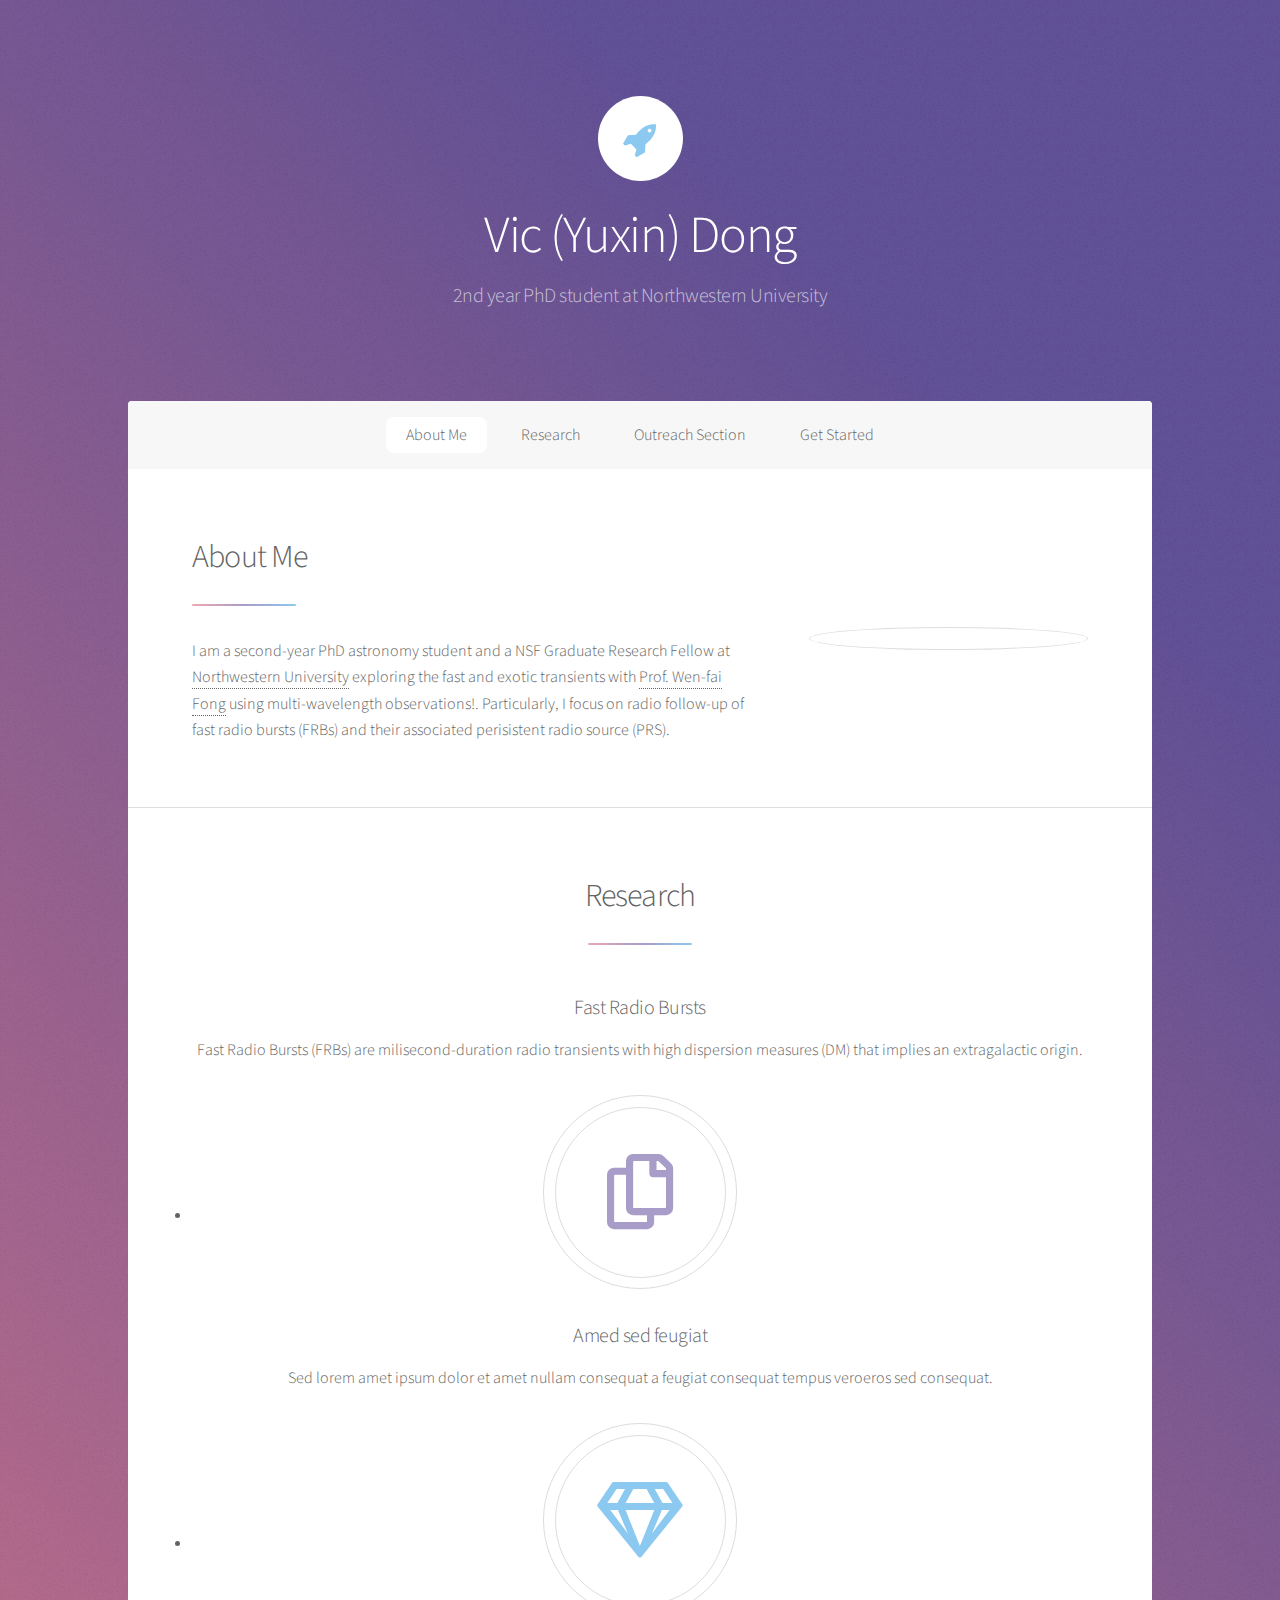
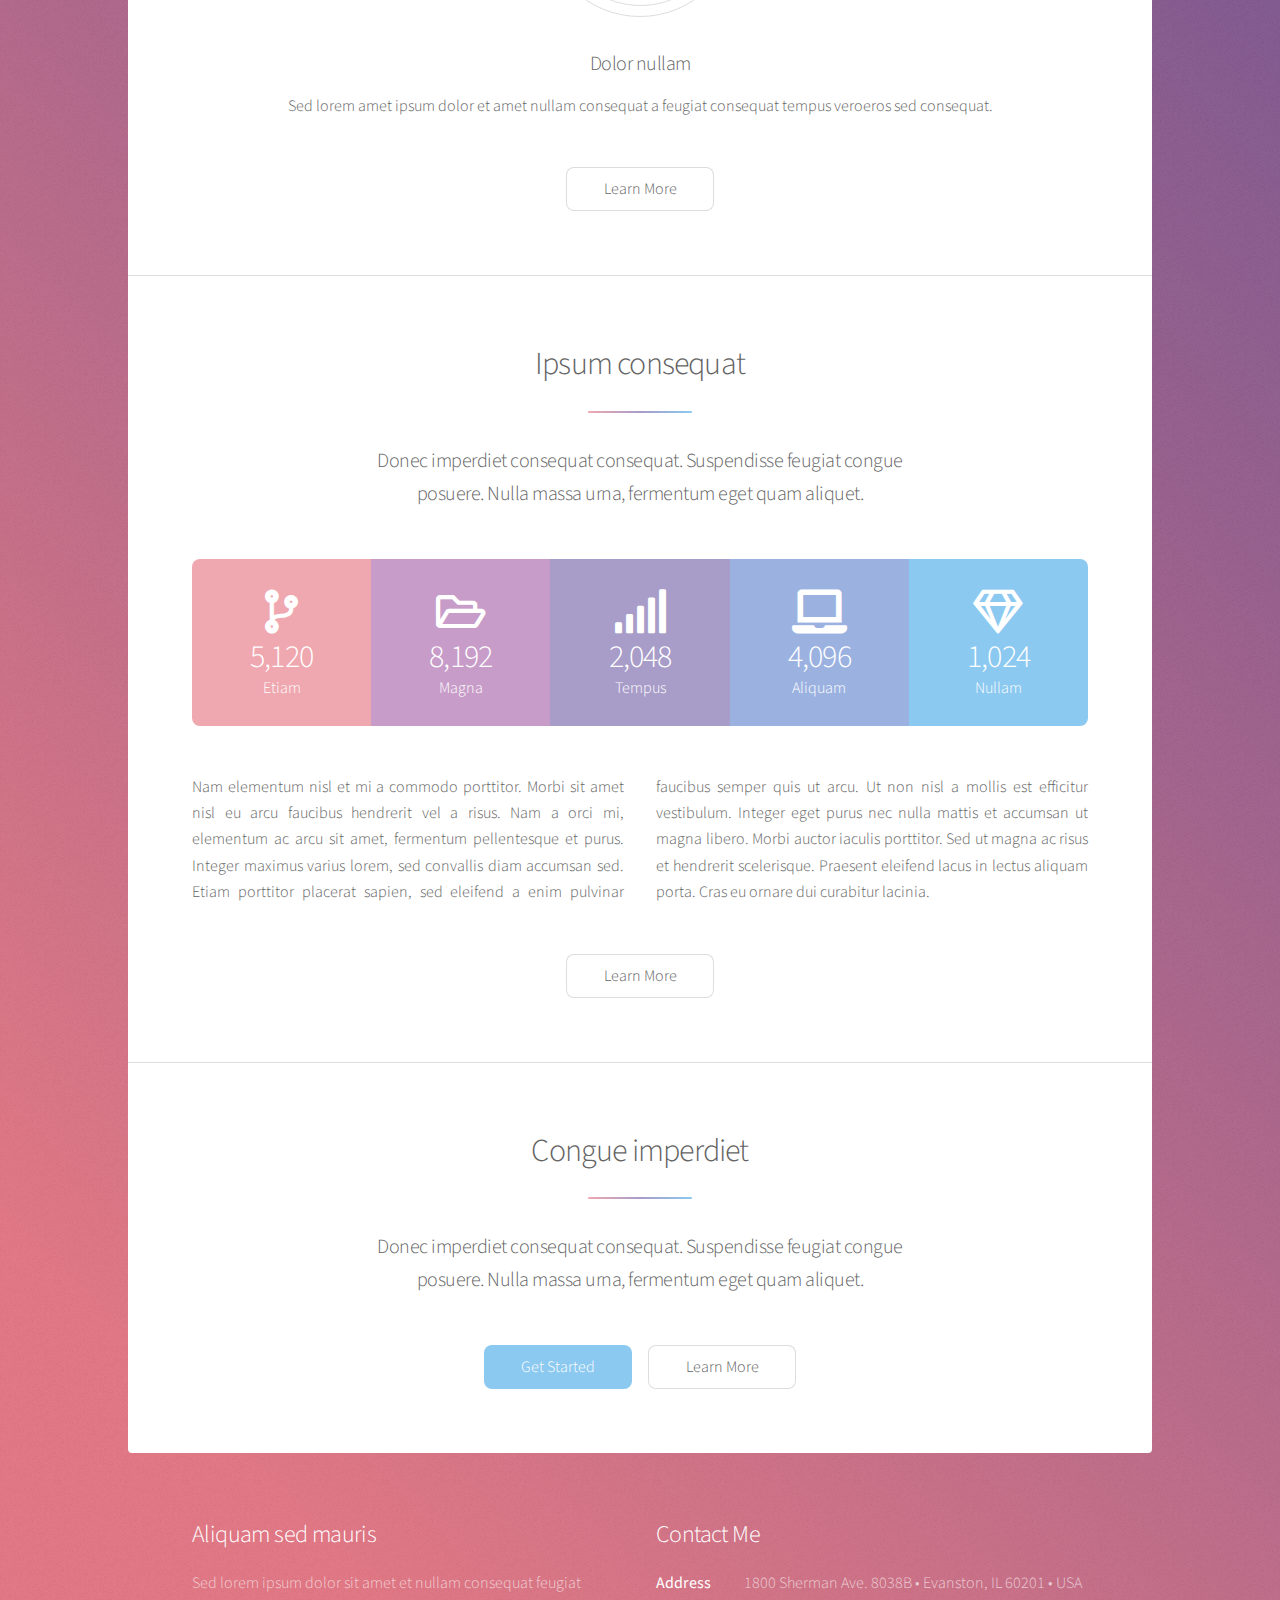
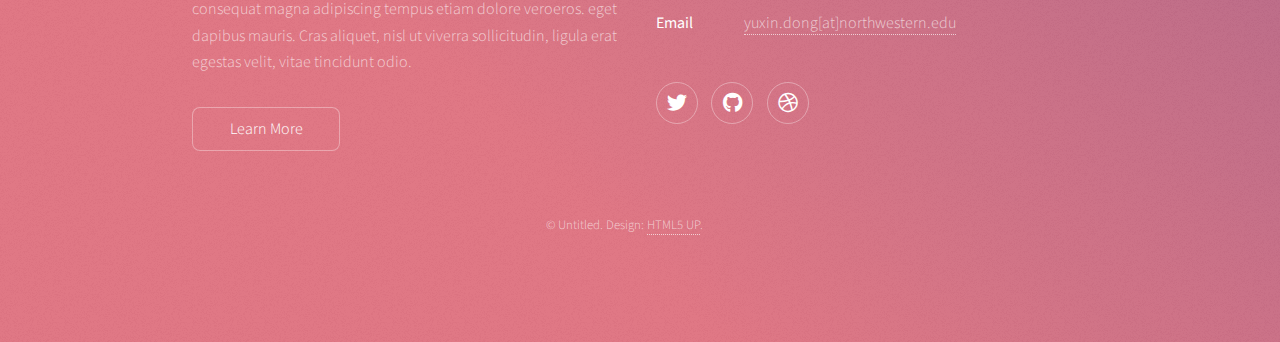
==== index.html @ af367161 "Update index.html" ====
<!DOCTYPE HTML>
<!--
	Stellar by HTML5 UP
	html5up.net | @ajlkn
	Free for personal and commercial use under the CCA 3.0 license (html5up.net/license)
-->
<html>
	<head>
		<title>Vic Dong</title>
		<meta charset="utf-8" />
		<meta name="viewport" content="width=device-width, initial-scale=1, user-scalable=no" />
		<link rel="stylesheet" href="assets/css/main.css" />
		<noscript><link rel="stylesheet" href="assets/css/noscript.css" /></noscript>
	</head>
	<body class="is-preload">

		<!-- Wrapper -->
			<div id="wrapper">

				<!-- Header -->
					<header id="header" class="alt">
						<span class="logo"><img src="images/logo.svg" alt="" /></span>
						<h1>Vic (Yuxin) Dong</h1>
						<p>2nd year PhD student at Northwestern University<br />
					</header>

				<!-- Nav -->
					<nav id="nav">
						<ul>
							<li><a href="#intro" class="active">About Me</a></li>
							<li><a href="#first">Research</a></li>
							<li><a href="#second">Outreach Section</a></li>
							<li><a href="#cta">Get Started</a></li>
						</ul>
					</nav>

				<!-- Main -->
					<div id="main">

						<!-- Introduction -->
							<section id="intro" class="main">
								<div class="spotlight">
									<div class="content">
										<header class="major">
											<h2>About Me</h2>
										</header>
										<p>I am a second-year PhD astronomy student and a NSF Graduate Research Fellow at
                      <a href="https://ciera.northwestern.edu/">Northwestern University</a> exploring the fast and exotic transients
                      with <a href='https://sites.northwestern.edu/wfong/'>Prof. Wen-fai Fong</a> using multi-wavelength observations!.

                    Particularly, I focus on radio follow-up of fast radio bursts (FRBs) and their associated perisistent radio source (PRS).</p>
										<!-- <ul class="actions"> -->
											<!-- <li><a href="generic.html" class="button">Learn More</a></li> -->
										<!-- </ul> -->
									</div>
									<span class="image"><img src="images/Headshot_SF_YD.png" alt="" /></span>
								</div>
							</section>

						<!-- First Section -->
							<section id="first" class="main special">
								<header class="major">
									<h2>Research</h2>
								</header>
										<h3>Fast Radio Bursts</h3>
										<p>Fast Radio Bursts (FRBs) are milisecond-duration radio transients with high dispersion measures (DM)
                      that implies an extragalactic origin. </p>
									</li>
									<li>
										<span class="icon major style3 fa-copy"></span>
										<h3>Amed sed feugiat</h3>
										<p>Sed lorem amet ipsum dolor et amet nullam consequat a feugiat consequat tempus veroeros sed consequat.</p>
									</li>
									<li>
										<span class="icon major style5 fa-gem"></span>
										<h3>Dolor nullam</h3>
										<p>Sed lorem amet ipsum dolor et amet nullam consequat a feugiat consequat tempus veroeros sed consequat.</p>
									</li>
								</ul>
								<footer class="major">
									<ul class="actions special">
										<li><a href="generic.html" class="button">Learn More</a></li>
									</ul>
								</footer>
							</section>

						<!-- Second Section -->
							<section id="second" class="main special">
								<header class="major">
									<h2>Ipsum consequat</h2>
									<p>Donec imperdiet consequat consequat. Suspendisse feugiat congue<br />
									posuere. Nulla massa urna, fermentum eget quam aliquet.</p>
								</header>
								<ul class="statistics">
									<li class="style1">
										<span class="icon solid fa-code-branch"></span>
										<strong>5,120</strong> Etiam
									</li>
									<li class="style2">
										<span class="icon fa-folder-open"></span>
										<strong>8,192</strong> Magna
									</li>
									<li class="style3">
										<span class="icon solid fa-signal"></span>
										<strong>2,048</strong> Tempus
									</li>
									<li class="style4">
										<span class="icon solid fa-laptop"></span>
										<strong>4,096</strong> Aliquam
									</li>
									<li class="style5">
										<span class="icon fa-gem"></span>
										<strong>1,024</strong> Nullam
									</li>
								</ul>
								<p class="content">Nam elementum nisl et mi a commodo porttitor. Morbi sit amet nisl eu arcu faucibus hendrerit vel a risus. Nam a orci mi, elementum ac arcu sit amet, fermentum pellentesque et purus. Integer maximus varius lorem, sed convallis diam accumsan sed. Etiam porttitor placerat sapien, sed eleifend a enim pulvinar faucibus semper quis ut arcu. Ut non nisl a mollis est efficitur vestibulum. Integer eget purus nec nulla mattis et accumsan ut magna libero. Morbi auctor iaculis porttitor. Sed ut magna ac risus et hendrerit scelerisque. Praesent eleifend lacus in lectus aliquam porta. Cras eu ornare dui curabitur lacinia.</p>
								<footer class="major">
									<ul class="actions special">
										<li><a href="generic.html" class="button">Learn More</a></li>
									</ul>
								</footer>
							</section>

						<!-- Get Started -->
							<section id="cta" class="main special">
								<header class="major">
									<h2>Congue imperdiet</h2>
									<p>Donec imperdiet consequat consequat. Suspendisse feugiat congue<br />
									posuere. Nulla massa urna, fermentum eget quam aliquet.</p>
								</header>
								<footer class="major">
									<ul class="actions special">
										<li><a href="generic.html" class="button primary">Get Started</a></li>
										<li><a href="generic.html" class="button">Learn More</a></li>
									</ul>
								</footer>
							</section>

					</div>

				<!-- Footer -->
					<footer id="footer">
						<section>
							<h2>Aliquam sed mauris</h2>
							<p>Sed lorem ipsum dolor sit amet et nullam consequat feugiat consequat magna adipiscing tempus etiam dolore veroeros. eget dapibus mauris. Cras aliquet, nisl ut viverra sollicitudin, ligula erat egestas velit, vitae tincidunt odio.</p>
							<ul class="actions">
								<li><a href="generic.html" class="button">Learn More</a></li>
							</ul>
						</section>
						<section>
							<h2>Contact Me</h2>
							<dl class="alt">
								<dt>Address</dt>
								<dd>1800 Sherman Ave. 8038B &bull; Evanston, IL 60201 &bull; USA</dd>
								<dt>Email</dt>
								<dd><a href="#">yuxin.dong[at]northwestern.edu</a></dd>
							</dl>
							<ul class="icons">
								<li><a href="https://mobile.twitter.com/vic_ccc" class="icon brands fa-twitter alt"><span class="label">Twitter</span></a></li>
								<!-- <li><a href="#" class="icon brands fa-instagram alt"><span class="label">Instagram</span></a></li> -->
								<li><a href="https://github.com/astro-vic" class="icon brands fa-github alt"><span class="label">GitHub</span></a></li>
								<li><a href="#" class="icon brands fa-dribbble alt"><span class="label">Dribbble</span></a></li>
							</ul>
						</section>
						<p class="copyright">&copy; Untitled. Design: <a href="https://html5up.net">HTML5 UP</a>.</p>
					</footer>

			</div>

		<!-- Scripts -->
			<script src="assets/js/jquery.min.js"></script>
			<script src="assets/js/jquery.scrollex.min.js"></script>
			<script src="assets/js/jquery.scrolly.min.js"></script>
			<script src="assets/js/browser.min.js"></script>
			<script src="assets/js/breakpoints.min.js"></script>
			<script src="assets/js/util.js"></script>
			<script src="assets/js/main.js"></script>

	</body>
</html>
---- assets/css/main.css ----
@import url(fontawesome-all.min.css);
@import 'https://fonts.googleapis.com/css?family=Source+Sans+Pro:300,400';

/*
	Stellar by HTML5 UP
	html5up.net | @ajlkn
	Free for personal and commercial use under the CCA 3.0 license (html5up.net/license)
*/

html, body, div, span, applet, object,
iframe, h1, h2, h3, h4, h5, h6, p, blockquote,
pre, a, abbr, acronym, address, big, cite,
code, del, dfn, em, img, ins, kbd, q, s, samp,
small, strike, strong, sub, sup, tt, var, b,
u, i, center, dl, dt, dd, ol, ul, li, fieldset,
form, label, legend, table, caption, tbody,
tfoot, thead, tr, th, td, article, aside,
canvas, details, embed, figure, figcaption,
footer, header, hgroup, menu, nav, output, ruby,
section, summary, time, mark, audio, video {
	margin: 0;
	padding: 0;
	border: 0;
	font-size: 100%;
	font: inherit;
	vertical-align: baseline;}

article, aside, details, figcaption, figure,
footer, header, hgroup, menu, nav, section {
	display: block;}

body {
	line-height: 1;
}

ol, ul {
	list-style: none;
}

blockquote, q {
	quotes: none;
}

	blockquote:before, blockquote:after, q:before, q:after {
		content: '';
		content: none;
	}

table {
	border-collapse: collapse;
	border-spacing: 0;
}

body {
	-webkit-text-size-adjust: none;
}

mark {
	background-color: transparent;
	color: inherit;
}

input::-moz-focus-inner {
	border: 0;
	padding: 0;
}

input, select, textarea {
	-moz-appearance: none;
	-webkit-appearance: none;
	-ms-appearance: none;
	appearance: none;
}

/* Basic */

	@-ms-viewport {
		width: device-width;
	}

	body {
		-ms-overflow-style: scrollbar;
	}

	@media screen and (max-width: 480px) {

		html, body {
			min-width: 320px;
		}

	}

	html {
		box-sizing: border-box;
	}

	*, *:before, *:after {
		box-sizing: inherit;
	}

	body {
		background-color: #935d8c;
		background-image: url("images/overlay.png"), -moz-linear-gradient(45deg, #e37682 15%, #5f4d93 85%);
		background-image: url("images/overlay.png"), -webkit-linear-gradient(45deg, #e37682 15%, #5f4d93 85%);
		background-image: url("images/overlay.png"), -ms-linear-gradient(45deg, #e37682 15%, #5f4d93 85%);
		background-image: url("images/overlay.png"), linear-gradient(45deg, #e37682 15%, #5f4d93 85%);
	}

		body.is-preload *, body.is-preload *:before, body.is-preload *:after {
			-moz-animation: none !important;
			-webkit-animation: none !important;
			-ms-animation: none !important;
			animation: none !important;
			-moz-transition: none !important;
			-webkit-transition: none !important;
			-ms-transition: none !important;
			transition: none !important;
		}

/* Type */

	body {
		background-color: #935d8c;
		color: rgba(255, 255, 255, 0.65);
	}

	body, input, select, textarea {
		font-family: "Source Sans Pro", Helvetica, sans-serif;
		font-size: 17pt;
		font-weight: 300;
		line-height: 1.65;
	}

		@media screen and (max-width: 1680px) {

			body, input, select, textarea {
				font-size: 14pt;
			}

		}

		@media screen and (max-width: 1280px) {

			body, input, select, textarea {
				font-size: 12pt;
			}

		}

		@media screen and (max-width: 360px) {

			body, input, select, textarea {
				font-size: 11pt;
			}

		}

	a {
		-moz-transition: color 0.2s ease, border-bottom 0.2s ease;
		-webkit-transition: color 0.2s ease, border-bottom 0.2s ease;
		-ms-transition: color 0.2s ease, border-bottom 0.2s ease;
		transition: color 0.2s ease, border-bottom 0.2s ease;
		text-decoration: none;
		border-bottom: dotted 1px;
		color: inherit;
	}

		a:hover {
			border-bottom-color: transparent;
		}

	strong, b {
		font-weight: 400;
	}

	em, i {
		font-style: italic;
	}

	p {
		margin: 0 0 2em 0;
	}

		p.content {
			-moz-columns: 20em 2;
			-webkit-columns: 20em 2;
			-ms-columns: 20em 2;
			columns: 20em 2;
			-moz-column-gap: 2em;
			-webkit-column-gap: 2em;
			-ms-column-gap: 2em;
			column-gap: 2em;
			text-align: justify;
		}

	h1, h2, h3, h4, h5, h6 {
		font-weight: 300;
		line-height: 1.5;
		margin: 0 0 0.7em 0;
		letter-spacing: -0.025em;
	}

		h1 a, h2 a, h3 a, h4 a, h5 a, h6 a {
			color: inherit;
			text-decoration: none;
		}

	h1 {
		font-size: 2.5em;
		line-height: 1.2;
	}

	h2 {
		font-size: 1.5em;
	}

	h3 {
		font-size: 1.25em;
	}

	h4 {
		font-size: 1.1em;
	}

	h5 {
		font-size: 0.9em;
	}

	h6 {
		font-size: 0.7em;
	}

	@media screen and (max-width: 736px) {

		h1 {
			font-size: 2em;
		}

	}

	sub {
		font-size: 0.8em;
		position: relative;
		top: 0.5em;
	}

	sup {
		font-size: 0.8em;
		position: relative;
		top: -0.5em;
	}

	blockquote {
		border-left: solid 4px;
		font-style: italic;
		margin: 0 0 2em 0;
		padding: 0.5em 0 0.5em 2em;
	}

	code {
		border-radius: 8px;
		border: solid 1px;
		font-family: "Courier New", monospace;
		font-size: 0.9em;
		margin: 0 0.25em;
		padding: 0.25em 0.65em;
	}

	pre {
		-webkit-overflow-scrolling: touch;
		font-family: "Courier New", monospace;
		font-size: 0.9em;
		margin: 0 0 2em 0;
	}

		pre code {
			display: block;
			line-height: 1.75;
			padding: 1em 1.5em;
			overflow-x: auto;
		}

	hr {
		border: 0;
		border-bottom: solid 1px;
		margin: 2em 0;
	}

		hr.major {
			margin: 3em 0;
		}

	.align-left {
		text-align: left;
	}

	.align-center {
		text-align: center;
	}

	.align-right {
		text-align: right;
	}

	input, select, textarea {
		color: #ffffff;
	}

	a:hover {
		color: #ffffff;
	}

	strong, b {
		color: #ffffff;
	}

	h1, h2, h3, h4, h5, h6 {
		color: #ffffff;
	}

	blockquote {
		border-left-color: rgba(255, 255, 255, 0.35);
	}

	code {
		background: rgba(255, 255, 255, 0.075);
		border-color: rgba(255, 255, 255, 0.35);
	}

	hr {
		border-bottom-color: rgba(255, 255, 255, 0.35);
	}

/* Row */

	.row {
		display: flex;
		flex-wrap: wrap;
		box-sizing: border-box;
		align-items: stretch;
	}

		.row > * {
			box-sizing: border-box;
		}

		.row.gtr-uniform > * > :last-child {
			margin-bottom: 0;
		}

		.row.aln-left {
			justify-content: flex-start;
		}

		.row.aln-center {
			justify-content: center;
		}

		.row.aln-right {
			justify-content: flex-end;
		}

		.row.aln-top {
			align-items: flex-start;
		}

		.row.aln-middle {
			align-items: center;
		}

		.row.aln-bottom {
			align-items: flex-end;
		}

		.row > .imp {
			order: -1;
		}

		.row > .col-1 {
			width: 8.33333%;
		}

		.row > .off-1 {
			margin-left: 8.33333%;
		}

		.row > .col-2 {
			width: 16.66667%;
		}

		.row > .off-2 {
			margin-left: 16.66667%;
		}

		.row > .col-3 {
			width: 25%;
		}

		.row > .off-3 {
			margin-left: 25%;
		}

		.row > .col-4 {
			width: 33.33333%;
		}

		.row > .off-4 {
			margin-left: 33.33333%;
		}

		.row > .col-5 {
			width: 41.66667%;
		}

		.row > .off-5 {
			margin-left: 41.66667%;
		}

		.row > .col-6 {
			width: 50%;
		}

		.row > .off-6 {
			margin-left: 50%;
		}

		.row > .col-7 {
			width: 58.33333%;
		}

		.row > .off-7 {
			margin-left: 58.33333%;
		}

		.row > .col-8 {
			width: 66.66667%;
		}

		.row > .off-8 {
			margin-left: 66.66667%;
		}

		.row > .col-9 {
			width: 75%;
		}

		.row > .off-9 {
			margin-left: 75%;
		}

		.row > .col-10 {
			width: 83.33333%;
		}

		.row > .off-10 {
			margin-left: 83.33333%;
		}

		.row > .col-11 {
			width: 91.66667%;
		}

		.row > .off-11 {
			margin-left: 91.66667%;
		}

		.row > .col-12 {
			width: 100%;
		}

		.row > .off-12 {
			margin-left: 100%;
		}

		.row.gtr-0 {
			margin-top: 0;
			margin-left: 0em;
		}

			.row.gtr-0 > * {
				padding: 0 0 0 0em;
			}

			.row.gtr-0.gtr-uniform {
				margin-top: 0em;
			}

				.row.gtr-0.gtr-uniform > * {
					padding-top: 0em;
				}

		.row.gtr-25 {
			margin-top: 0;
			margin-left: -0.375em;
		}

			.row.gtr-25 > * {
				padding: 0 0 0 0.375em;
			}

			.row.gtr-25.gtr-uniform {
				margin-top: -0.375em;
			}

				.row.gtr-25.gtr-uniform > * {
					padding-top: 0.375em;
				}

		.row.gtr-50 {
			margin-top: 0;
			margin-left: -0.75em;
		}

			.row.gtr-50 > * {
				padding: 0 0 0 0.75em;
			}

			.row.gtr-50.gtr-uniform {
				margin-top: -0.75em;
			}

				.row.gtr-50.gtr-uniform > * {
					padding-top: 0.75em;
				}

		.row {
			margin-top: 0;
			margin-left: -1.5em;
		}

			.row > * {
				padding: 0 0 0 1.5em;
			}

			.row.gtr-uniform {
				margin-top: -1.5em;
			}

				.row.gtr-uniform > * {
					padding-top: 1.5em;
				}

		.row.gtr-150 {
			margin-top: 0;
			margin-left: -2.25em;
		}

			.row.gtr-150 > * {
				padding: 0 0 0 2.25em;
			}

			.row.gtr-150.gtr-uniform {
				margin-top: -2.25em;
			}

				.row.gtr-150.gtr-uniform > * {
					padding-top: 2.25em;
				}

		.row.gtr-200 {
			margin-top: 0;
			margin-left: -3em;
		}

			.row.gtr-200 > * {
				padding: 0 0 0 3em;
			}

			.row.gtr-200.gtr-uniform {
				margin-top: -3em;
			}

				.row.gtr-200.gtr-uniform > * {
					padding-top: 3em;
				}

		@media screen and (max-width: 1680px) {

			.row {
				display: flex;
				flex-wrap: wrap;
				box-sizing: border-box;
				align-items: stretch;
			}

				.row > * {
					box-sizing: border-box;
				}

				.row.gtr-uniform > * > :last-child {
					margin-bottom: 0;
				}

				.row.aln-left {
					justify-content: flex-start;
				}

				.row.aln-center {
					justify-content: center;
				}

				.row.aln-right {
					justify-content: flex-end;
				}

				.row.aln-top {
					align-items: flex-start;
				}

				.row.aln-middle {
					align-items: center;
				}

				.row.aln-bottom {
					align-items: flex-end;
				}

				.row > .imp-xlarge {
					order: -1;
				}

				.row > .col-1-xlarge {
					width: 8.33333%;
				}

				.row > .off-1-xlarge {
					margin-left: 8.33333%;
				}

				.row > .col-2-xlarge {
					width: 16.66667%;
				}

				.row > .off-2-xlarge {
					margin-left: 16.66667%;
				}

				.row > .col-3-xlarge {
					width: 25%;
				}

				.row > .off-3-xlarge {
					margin-left: 25%;
				}

				.row > .col-4-xlarge {
					width: 33.33333%;
				}

				.row > .off-4-xlarge {
					margin-left: 33.33333%;
				}

				.row > .col-5-xlarge {
					width: 41.66667%;
				}

				.row > .off-5-xlarge {
					margin-left: 41.66667%;
				}

				.row > .col-6-xlarge {
					width: 50%;
				}

				.row > .off-6-xlarge {
					margin-left: 50%;
				}

				.row > .col-7-xlarge {
					width: 58.33333%;
				}

				.row > .off-7-xlarge {
					margin-left: 58.33333%;
				}

				.row > .col-8-xlarge {
					width: 66.66667%;
				}

				.row > .off-8-xlarge {
					margin-left: 66.66667%;
				}

				.row > .col-9-xlarge {
					width: 75%;
				}

				.row > .off-9-xlarge {
					margin-left: 75%;
				}

				.row > .col-10-xlarge {
					width: 83.33333%;
				}

				.row > .off-10-xlarge {
					margin-left: 83.33333%;
				}

				.row > .col-11-xlarge {
					width: 91.66667%;
				}

				.row > .off-11-xlarge {
					margin-left: 91.66667%;
				}

				.row > .col-12-xlarge {
					width: 100%;
				}

				.row > .off-12-xlarge {
					margin-left: 100%;
				}

				.row.gtr-0 {
					margin-top: 0;
					margin-left: 0em;
				}

					.row.gtr-0 > * {
						padding: 0 0 0 0em;
					}

					.row.gtr-0.gtr-uniform {
						margin-top: 0em;
					}

						.row.gtr-0.gtr-uniform > * {
							padding-top: 0em;
						}

				.row.gtr-25 {
					margin-top: 0;
					margin-left: -0.375em;
				}

					.row.gtr-25 > * {
						padding: 0 0 0 0.375em;
					}

					.row.gtr-25.gtr-uniform {
						margin-top: -0.375em;
					}

						.row.gtr-25.gtr-uniform > * {
							padding-top: 0.375em;
						}

				.row.gtr-50 {
					margin-top: 0;
					margin-left: -0.75em;
				}

					.row.gtr-50 > * {
						padding: 0 0 0 0.75em;
					}

					.row.gtr-50.gtr-uniform {
						margin-top: -0.75em;
					}

						.row.gtr-50.gtr-uniform > * {
							padding-top: 0.75em;
						}

				.row {
					margin-top: 0;
					margin-left: -1.5em;
				}

					.row > * {
						padding: 0 0 0 1.5em;
					}

					.row.gtr-uniform {
						margin-top: -1.5em;
					}

						.row.gtr-uniform > * {
							padding-top: 1.5em;
						}

				.row.gtr-150 {
					margin-top: 0;
					margin-left: -2.25em;
				}

					.row.gtr-150 > * {
						padding: 0 0 0 2.25em;
					}

					.row.gtr-150.gtr-uniform {
						margin-top: -2.25em;
					}

						.row.gtr-150.gtr-uniform > * {
							padding-top: 2.25em;
						}

				.row.gtr-200 {
					margin-top: 0;
					margin-left: -3em;
				}

					.row.gtr-200 > * {
						padding: 0 0 0 3em;
					}

					.row.gtr-200.gtr-uniform {
						margin-top: -3em;
					}

						.row.gtr-200.gtr-uniform > * {
							padding-top: 3em;
						}

		}

		@media screen and (max-width: 1280px) {

			.row {
				display: flex;
				flex-wrap: wrap;
				box-sizing: border-box;
				align-items: stretch;
			}

				.row > * {
					box-sizing: border-box;
				}

				.row.gtr-uniform > * > :last-child {
					margin-bottom: 0;
				}

				.row.aln-left {
					justify-content: flex-start;
				}

				.row.aln-center {
					justify-content: center;
				}

				.row.aln-right {
					justify-content: flex-end;
				}

				.row.aln-top {
					align-items: flex-start;
				}

				.row.aln-middle {
					align-items: center;
				}

				.row.aln-bottom {
					align-items: flex-end;
				}

				.row > .imp-large {
					order: -1;
				}

				.row > .col-1-large {
					width: 8.33333%;
				}

				.row > .off-1-large {
					margin-left: 8.33333%;
				}

				.row > .col-2-large {
					width: 16.66667%;
				}

				.row > .off-2-large {
					margin-left: 16.66667%;
				}

				.row > .col-3-large {
					width: 25%;
				}

				.row > .off-3-large {
					margin-left: 25%;
				}

				.row > .col-4-large {
					width: 33.33333%;
				}

				.row > .off-4-large {
					margin-left: 33.33333%;
				}

				.row > .col-5-large {
					width: 41.66667%;
				}

				.row > .off-5-large {
					margin-left: 41.66667%;
				}

				.row > .col-6-large {
					width: 50%;
				}

				.row > .off-6-large {
					margin-left: 50%;
				}

				.row > .col-7-large {
					width: 58.33333%;
				}

				.row > .off-7-large {
					margin-left: 58.33333%;
				}

				.row > .col-8-large {
					width: 66.66667%;
				}

				.row > .off-8-large {
					margin-left: 66.66667%;
				}

				.row > .col-9-large {
					width: 75%;
				}

				.row > .off-9-large {
					margin-left: 75%;
				}

				.row > .col-10-large {
					width: 83.33333%;
				}

				.row > .off-10-large {
					margin-left: 83.33333%;
				}

				.row > .col-11-large {
					width: 91.66667%;
				}

				.row > .off-11-large {
					margin-left: 91.66667%;
				}

				.row > .col-12-large {
					width: 100%;
				}

				.row > .off-12-large {
					margin-left: 100%;
				}

				.row.gtr-0 {
					margin-top: 0;
					margin-left: 0em;
				}

					.row.gtr-0 > * {
						padding: 0 0 0 0em;
					}

					.row.gtr-0.gtr-uniform {
						margin-top: 0em;
					}

						.row.gtr-0.gtr-uniform > * {
							padding-top: 0em;
						}

				.row.gtr-25 {
					margin-top: 0;
					margin-left: -0.375em;
				}

					.row.gtr-25 > * {
						padding: 0 0 0 0.375em;
					}

					.row.gtr-25.gtr-uniform {
						margin-top: -0.375em;
					}

						.row.gtr-25.gtr-uniform > * {
							padding-top: 0.375em;
						}

				.row.gtr-50 {
					margin-top: 0;
					margin-left: -0.75em;
				}

					.row.gtr-50 > * {
						padding: 0 0 0 0.75em;
					}

					.row.gtr-50.gtr-uniform {
						margin-top: -0.75em;
					}

						.row.gtr-50.gtr-uniform > * {
							padding-top: 0.75em;
						}

				.row {
					margin-top: 0;
					margin-left: -1.5em;
				}

					.row > * {
						padding: 0 0 0 1.5em;
					}

					.row.gtr-uniform {
						margin-top: -1.5em;
					}

						.row.gtr-uniform > * {
							padding-top: 1.5em;
						}

				.row.gtr-150 {
					margin-top: 0;
					margin-left: -2.25em;
				}

					.row.gtr-150 > * {
						padding: 0 0 0 2.25em;
					}

					.row.gtr-150.gtr-uniform {
						margin-top: -2.25em;
					}

						.row.gtr-150.gtr-uniform > * {
							padding-top: 2.25em;
						}

				.row.gtr-200 {
					margin-top: 0;
					margin-left: -3em;
				}

					.row.gtr-200 > * {
						padding: 0 0 0 3em;
					}

					.row.gtr-200.gtr-uniform {
						margin-top: -3em;
					}

						.row.gtr-200.gtr-uniform > * {
							padding-top: 3em;
						}

		}

		@media screen and (max-width: 980px) {

			.row {
				display: flex;
				flex-wrap: wrap;
				box-sizing: border-box;
				align-items: stretch;
			}

				.row > * {
					box-sizing: border-box;
				}

				.row.gtr-uniform > * > :last-child {
					margin-bottom: 0;
				}

				.row.aln-left {
					justify-content: flex-start;
				}

				.row.aln-center {
					justify-content: center;
				}

				.row.aln-right {
					justify-content: flex-end;
				}

				.row.aln-top {
					align-items: flex-start;
				}

				.row.aln-middle {
					align-items: center;
				}

				.row.aln-bottom {
					align-items: flex-end;
				}

				.row > .imp-medium {
					order: -1;
				}

				.row > .col-1-medium {
					width: 8.33333%;
				}

				.row > .off-1-medium {
					margin-left: 8.33333%;
				}

				.row > .col-2-medium {
					width: 16.66667%;
				}

				.row > .off-2-medium {
					margin-left: 16.66667%;
				}

				.row > .col-3-medium {
					width: 25%;
				}

				.row > .off-3-medium {
					margin-left: 25%;
				}

				.row > .col-4-medium {
					width: 33.33333%;
				}

				.row > .off-4-medium {
					margin-left: 33.33333%;
				}

				.row > .col-5-medium {
					width: 41.66667%;
				}

				.row > .off-5-medium {
					margin-left: 41.66667%;
				}

				.row > .col-6-medium {
					width: 50%;
				}

				.row > .off-6-medium {
					margin-left: 50%;
				}

				.row > .col-7-medium {
					width: 58.33333%;
				}

				.row > .off-7-medium {
					margin-left: 58.33333%;
				}

				.row > .col-8-medium {
					width: 66.66667%;
				}

				.row > .off-8-medium {
					margin-left: 66.66667%;
				}

				.row > .col-9-medium {
					width: 75%;
				}

				.row > .off-9-medium {
					margin-left: 75%;
				}

				.row > .col-10-medium {
					width: 83.33333%;
				}

				.row > .off-10-medium {
					margin-left: 83.33333%;
				}

				.row > .col-11-medium {
					width: 91.66667%;
				}

				.row > .off-11-medium {
					margin-left: 91.66667%;
				}

				.row > .col-12-medium {
					width: 100%;
				}

				.row > .off-12-medium {
					margin-left: 100%;
				}

				.row.gtr-0 {
					margin-top: 0;
					margin-left: 0em;
				}

					.row.gtr-0 > * {
						padding: 0 0 0 0em;
					}

					.row.gtr-0.gtr-uniform {
						margin-top: 0em;
					}

						.row.gtr-0.gtr-uniform > * {
							padding-top: 0em;
						}

				.row.gtr-25 {
					margin-top: 0;
					margin-left: -0.375em;
				}

					.row.gtr-25 > * {
						padding: 0 0 0 0.375em;
					}

					.row.gtr-25.gtr-uniform {
						margin-top: -0.375em;
					}

						.row.gtr-25.gtr-uniform > * {
							padding-top: 0.375em;
						}

				.row.gtr-50 {
					margin-top: 0;
					margin-left: -0.75em;
				}

					.row.gtr-50 > * {
						padding: 0 0 0 0.75em;
					}

					.row.gtr-50.gtr-uniform {
						margin-top: -0.75em;
					}

						.row.gtr-50.gtr-uniform > * {
							padding-top: 0.75em;
						}

				.row {
					margin-top: 0;
					margin-left: -1.5em;
				}

					.row > * {
						padding: 0 0 0 1.5em;
					}

					.row.gtr-uniform {
						margin-top: -1.5em;
					}

						.row.gtr-uniform > * {
							padding-top: 1.5em;
						}

				.row.gtr-150 {
					margin-top: 0;
					margin-left: -2.25em;
				}

					.row.gtr-150 > * {
						padding: 0 0 0 2.25em;
					}

					.row.gtr-150.gtr-uniform {
						margin-top: -2.25em;
					}

						.row.gtr-150.gtr-uniform > * {
							padding-top: 2.25em;
						}

				.row.gtr-200 {
					margin-top: 0;
					margin-left: -3em;
				}

					.row.gtr-200 > * {
						padding: 0 0 0 3em;
					}

					.row.gtr-200.gtr-uniform {
						margin-top: -3em;
					}

						.row.gtr-200.gtr-uniform > * {
							padding-top: 3em;
						}

		}

		@media screen and (max-width: 736px) {

			.row {
				display: flex;
				flex-wrap: wrap;
				box-sizing: border-box;
				align-items: stretch;
			}

				.row > * {
					box-sizing: border-box;
				}

				.row.gtr-uniform > * > :last-child {
					margin-bottom: 0;
				}

				.row.aln-left {
					justify-content: flex-start;
				}

				.row.aln-center {
					justify-content: center;
				}

				.row.aln-right {
					justify-content: flex-end;
				}

				.row.aln-top {
					align-items: flex-start;
				}

				.row.aln-middle {
					align-items: center;
				}

				.row.aln-bottom {
					align-items: flex-end;
				}

				.row > .imp-small {
					order: -1;
				}

				.row > .col-1-small {
					width: 8.33333%;
				}

				.row > .off-1-small {
					margin-left: 8.33333%;
				}

				.row > .col-2-small {
					width: 16.66667%;
				}

				.row > .off-2-small {
					margin-left: 16.66667%;
				}

				.row > .col-3-small {
					width: 25%;
				}

				.row > .off-3-small {
					margin-left: 25%;
				}

				.row > .col-4-small {
					width: 33.33333%;
				}

				.row > .off-4-small {
					margin-left: 33.33333%;
				}

				.row > .col-5-small {
					width: 41.66667%;
				}

				.row > .off-5-small {
					margin-left: 41.66667%;
				}

				.row > .col-6-small {
					width: 50%;
				}

				.row > .off-6-small {
					margin-left: 50%;
				}

				.row > .col-7-small {
					width: 58.33333%;
				}

				.row > .off-7-small {
					margin-left: 58.33333%;
				}

				.row > .col-8-small {
					width: 66.66667%;
				}

				.row > .off-8-small {
					margin-left: 66.66667%;
				}

				.row > .col-9-small {
					width: 75%;
				}

				.row > .off-9-small {
					margin-left: 75%;
				}

				.row > .col-10-small {
					width: 83.33333%;
				}

				.row > .off-10-small {
					margin-left: 83.33333%;
				}

				.row > .col-11-small {
					width: 91.66667%;
				}

				.row > .off-11-small {
					margin-left: 91.66667%;
				}

				.row > .col-12-small {
					width: 100%;
				}

				.row > .off-12-small {
					margin-left: 100%;
				}

				.row.gtr-0 {
					margin-top: 0;
					margin-left: 0em;
				}

					.row.gtr-0 > * {
						padding: 0 0 0 0em;
					}

					.row.gtr-0.gtr-uniform {
						margin-top: 0em;
					}

						.row.gtr-0.gtr-uniform > * {
							padding-top: 0em;
						}

				.row.gtr-25 {
					margin-top: 0;
					margin-left: -0.25em;
				}

					.row.gtr-25 > * {
						padding: 0 0 0 0.25em;
					}

					.row.gtr-25.gtr-uniform {
						margin-top: -0.25em;
					}

						.row.gtr-25.gtr-uniform > * {
							padding-top: 0.25em;
						}

				.row.gtr-50 {
					margin-top: 0;
					margin-left: -0.5em;
				}

					.row.gtr-50 > * {
						padding: 0 0 0 0.5em;
					}

					.row.gtr-50.gtr-uniform {
						margin-top: -0.5em;
					}

						.row.gtr-50.gtr-uniform > * {
							padding-top: 0.5em;
						}

				.row {
					margin-top: 0;
					margin-left: -1em;
				}

					.row > * {
						padding: 0 0 0 1em;
					}

					.row.gtr-uniform {
						margin-top: -1em;
					}

						.row.gtr-uniform > * {
							padding-top: 1em;
						}

				.row.gtr-150 {
					margin-top: 0;
					margin-left: -1.5em;
				}

					.row.gtr-150 > * {
						padding: 0 0 0 1.5em;
					}

					.row.gtr-150.gtr-uniform {
						margin-top: -1.5em;
					}

						.row.gtr-150.gtr-uniform > * {
							padding-top: 1.5em;
						}

				.row.gtr-200 {
					margin-top: 0;
					margin-left: -2em;
				}

					.row.gtr-200 > * {
						padding: 0 0 0 2em;
					}

					.row.gtr-200.gtr-uniform {
						margin-top: -2em;
					}

						.row.gtr-200.gtr-uniform > * {
							padding-top: 2em;
						}

		}

		@media screen and (max-width: 480px) {

			.row {
				display: flex;
				flex-wrap: wrap;
				box-sizing: border-box;
				align-items: stretch;
			}

				.row > * {
					box-sizing: border-box;
				}

				.row.gtr-uniform > * > :last-child {
					margin-bottom: 0;
				}

				.row.aln-left {
					justify-content: flex-start;
				}

				.row.aln-center {
					justify-content: center;
				}

				.row.aln-right {
					justify-content: flex-end;
				}

				.row.aln-top {
					align-items: flex-start;
				}

				.row.aln-middle {
					align-items: center;
				}

				.row.aln-bottom {
					align-items: flex-end;
				}

				.row > .imp-xsmall {
					order: -1;
				}

				.row > .col-1-xsmall {
					width: 8.33333%;
				}

				.row > .off-1-xsmall {
					margin-left: 8.33333%;
				}

				.row > .col-2-xsmall {
					width: 16.66667%;
				}

				.row > .off-2-xsmall {
					margin-left: 16.66667%;
				}

				.row > .col-3-xsmall {
					width: 25%;
				}

				.row > .off-3-xsmall {
					margin-left: 25%;
				}

				.row > .col-4-xsmall {
					width: 33.33333%;
				}

				.row > .off-4-xsmall {
					margin-left: 33.33333%;
				}

				.row > .col-5-xsmall {
					width: 41.66667%;
				}

				.row > .off-5-xsmall {
					margin-left: 41.66667%;
				}

				.row > .col-6-xsmall {
					width: 50%;
				}

				.row > .off-6-xsmall {
					margin-left: 50%;
				}

				.row > .col-7-xsmall {
					width: 58.33333%;
				}

				.row > .off-7-xsmall {
					margin-left: 58.33333%;
				}

				.row > .col-8-xsmall {
					width: 66.66667%;
				}

				.row > .off-8-xsmall {
					margin-left: 66.66667%;
				}

				.row > .col-9-xsmall {
					width: 75%;
				}

				.row > .off-9-xsmall {
					margin-left: 75%;
				}

				.row > .col-10-xsmall {
					width: 83.33333%;
				}

				.row > .off-10-xsmall {
					margin-left: 83.33333%;
				}

				.row > .col-11-xsmall {
					width: 91.66667%;
				}

				.row > .off-11-xsmall {
					margin-left: 91.66667%;
				}

				.row > .col-12-xsmall {
					width: 100%;
				}

				.row > .off-12-xsmall {
					margin-left: 100%;
				}

				.row.gtr-0 {
					margin-top: 0;
					margin-left: 0em;
				}

					.row.gtr-0 > * {
						padding: 0 0 0 0em;
					}

					.row.gtr-0.gtr-uniform {
						margin-top: 0em;
					}

						.row.gtr-0.gtr-uniform > * {
							padding-top: 0em;
						}

				.row.gtr-25 {
					margin-top: 0;
					margin-left: -0.3125em;
				}

					.row.gtr-25 > * {
						padding: 0 0 0 0.3125em;
					}

					.row.gtr-25.gtr-uniform {
						margin-top: -0.3125em;
					}

						.row.gtr-25.gtr-uniform > * {
							padding-top: 0.3125em;
						}

				.row.gtr-50 {
					margin-top: 0;
					margin-left: -0.625em;
				}

					.row.gtr-50 > * {
						padding: 0 0 0 0.625em;
					}

					.row.gtr-50.gtr-uniform {
						margin-top: -0.625em;
					}

						.row.gtr-50.gtr-uniform > * {
							padding-top: 0.625em;
						}

				.row {
					margin-top: 0;
					margin-left: -1.25em;
				}

					.row > * {
						padding: 0 0 0 1.25em;
					}

					.row.gtr-uniform {
						margin-top: -1.25em;
					}

						.row.gtr-uniform > * {
							padding-top: 1.25em;
						}

				.row.gtr-150 {
					margin-top: 0;
					margin-left: -1.875em;
				}

					.row.gtr-150 > * {
						padding: 0 0 0 1.875em;
					}

					.row.gtr-150.gtr-uniform {
						margin-top: -1.875em;
					}

						.row.gtr-150.gtr-uniform > * {
							padding-top: 1.875em;
						}

				.row.gtr-200 {
					margin-top: 0;
					margin-left: -2.5em;
				}

					.row.gtr-200 > * {
						padding: 0 0 0 2.5em;
					}

					.row.gtr-200.gtr-uniform {
						margin-top: -2.5em;
					}

						.row.gtr-200.gtr-uniform > * {
							padding-top: 2.5em;
						}

		}

/* Box */

	.box {
		border-radius: 8px;
		border: solid;
		margin-bottom: 2em;
		padding: 1.5em;
	}

		.box > :last-child,
		.box > :last-child > :last-child,
		.box > :last-child > :last-child > :last-child {
			margin-bottom: 0;
		}

		.box.alt {
			border: 0;
			border-radius: 0;
			padding: 0;
		}

	.box {
		border-color: rgba(255, 255, 255, 0.35);
	}

/* Button */

	input[type="submit"],
	input[type="reset"],
	input[type="button"],
	button,
	.button {
		-moz-appearance: none;
		-webkit-appearance: none;
		-ms-appearance: none;
		appearance: none;
		-moz-transition: background-color 0.2s ease-in-out, color 0.2s ease-in-out;
		-webkit-transition: background-color 0.2s ease-in-out, color 0.2s ease-in-out;
		-ms-transition: background-color 0.2s ease-in-out, color 0.2s ease-in-out;
		transition: background-color 0.2s ease-in-out, color 0.2s ease-in-out;
		border-radius: 8px;
		border: 0;
		cursor: pointer;
		display: inline-block;
		font-weight: 300;
		height: 2.75em;
		line-height: 2.75em;
		min-width: 9.25em;
		padding: 0 1.5em;
		text-align: center;
		text-decoration: none;
		white-space: nowrap;
	}

		input[type="submit"].icon,
		input[type="reset"].icon,
		input[type="button"].icon,
		button.icon,
		.button.icon {
			padding-left: 1.35em;
		}

			input[type="submit"].icon:before,
			input[type="reset"].icon:before,
			input[type="button"].icon:before,
			button.icon:before,
			.button.icon:before {
				margin-right: 0.5em;
			}

		input[type="submit"].fit,
		input[type="reset"].fit,
		input[type="button"].fit,
		button.fit,
		.button.fit {
			width: 100%;
		}

		input[type="submit"].small,
		input[type="reset"].small,
		input[type="button"].small,
		button.small,
		.button.small {
			font-size: 0.8em;
		}

		input[type="submit"].large,
		input[type="reset"].large,
		input[type="button"].large,
		button.large,
		.button.large {
			font-size: 1.35em;
		}

		input[type="submit"].disabled, input[type="submit"]:disabled,
		input[type="reset"].disabled,
		input[type="reset"]:disabled,
		input[type="button"].disabled,
		input[type="button"]:disabled,
		button.disabled,
		button:disabled,
		.button.disabled,
		.button:disabled {
			pointer-events: none;
			opacity: 0.25;
		}

		@media screen and (max-width: 736px) {

			input[type="submit"],
			input[type="reset"],
			input[type="button"],
			button,
			.button {
				min-width: 0;
			}

		}

	input[type="submit"],
	input[type="reset"],
	input[type="button"],
	button,
	.button {
		background-color: transparent;
		box-shadow: inset 0 0 0 1px rgba(255, 255, 255, 0.35);
		color: #ffffff !important;
	}

		input[type="submit"]:hover,
		input[type="reset"]:hover,
		input[type="button"]:hover,
		button:hover,
		.button:hover {
			background-color: rgba(255, 255, 255, 0.075);
		}

		input[type="submit"]:active,
		input[type="reset"]:active,
		input[type="button"]:active,
		button:active,
		.button:active {
			background-color: rgba(255, 255, 255, 0.2);
		}

		input[type="submit"].icon:before,
		input[type="reset"].icon:before,
		input[type="button"].icon:before,
		button.icon:before,
		.button.icon:before {
			color: rgba(255, 255, 255, 0.5);
		}

		input[type="submit"].primary,
		input[type="reset"].primary,
		input[type="button"].primary,
		button.primary,
		.button.primary {
			background-color: #8cc9f0;
			color: #ffffff !important;
			box-shadow: none;
		}

			input[type="submit"].primary:hover,
			input[type="reset"].primary:hover,
			input[type="button"].primary:hover,
			button.primary:hover,
			.button.primary:hover {
				background-color: #9acff2;
			}

			input[type="submit"].primary:active,
			input[type="reset"].primary:active,
			input[type="button"].primary:active,
			button.primary:active,
			.button.primary:active {
				background-color: #7ec3ee;
			}

			input[type="submit"].primary.icon:before,
			input[type="reset"].primary.icon:before,
			input[type="button"].primary.icon:before,
			button.primary.icon:before,
			.button.primary.icon:before {
				color: #ffffff !important;
			}

/* Form */

	form {
		margin: 0 0 2em 0;
	}

	label {
		display: block;
		font-size: 0.9em;
		font-weight: 400;
		margin: 0 0 1em 0;
	}

	input[type="text"],
	input[type="password"],
	input[type="email"],
	select,
	textarea {
		-moz-appearance: none;
		-webkit-appearance: none;
		-ms-appearance: none;
		appearance: none;
		border-radius: 8px;
		border: solid 1px;
		color: inherit;
		display: block;
		outline: 0;
		padding: 0 1em;
		text-decoration: none;
		width: 100%;
	}

		input[type="text"]:invalid,
		input[type="password"]:invalid,
		input[type="email"]:invalid,
		select:invalid,
		textarea:invalid {
			box-shadow: none;
		}

	select {
		background-size: 1.25rem;
		background-repeat: no-repeat;
		background-position: calc(100% - 1rem) center;
		height: 2.75em;
		padding-right: 2.75em;
		text-overflow: ellipsis;
	}

		select:focus::-ms-value {
			background-color: transparent;
		}

		select::-ms-expand {
			display: none;
		}

	input[type="text"],
	input[type="password"],
	input[type="email"],
	select {
		height: 2.75em;
	}

	textarea {
		padding: 0.75em 1em;
	}

	input[type="checkbox"],
	input[type="radio"] {
		-moz-appearance: none;
		-webkit-appearance: none;
		-ms-appearance: none;
		appearance: none;
		display: block;
		float: left;
		margin-right: -2em;
		opacity: 0;
		width: 1em;
		z-index: -1;
	}

		input[type="checkbox"] + label,
		input[type="radio"] + label {
			text-decoration: none;
			cursor: pointer;
			display: inline-block;
			font-size: 1em;
			font-weight: 300;
			padding-left: 2.4em;
			padding-right: 0.75em;
			position: relative;
		}

			input[type="checkbox"] + label:before,
			input[type="radio"] + label:before {
				-moz-osx-font-smoothing: grayscale;
				-webkit-font-smoothing: antialiased;
				display: inline-block;
				font-style: normal;
				font-variant: normal;
				text-rendering: auto;
				line-height: 1;
				text-transform: none !important;
				font-family: 'Font Awesome 5 Free';
				font-weight: 900;
			}

			input[type="checkbox"] + label:before,
			input[type="radio"] + label:before {
				border-radius: 8px;
				border: solid 1px;
				content: '';
				display: inline-block;
				font-size: 0.8em;
				height: 2.0625em;
				left: 0;
				line-height: 2.0625em;
				position: absolute;
				text-align: center;
				top: 0;
				width: 2.0625em;
			}

		input[type="checkbox"]:checked + label:before,
		input[type="radio"]:checked + label:before {
			content: '\f00c';
		}

	input[type="checkbox"] + label:before {
		border-radius: 8px;
	}

	input[type="radio"] + label:before {
		border-radius: 100%;
	}

	::-webkit-input-placeholder {
		opacity: 1.0;
	}

	:-moz-placeholder {
		opacity: 1.0;
	}

	::-moz-placeholder {
		opacity: 1.0;
	}

	:-ms-input-placeholder {
		opacity: 1.0;
	}

	label {
		color: #ffffff;
	}

	input[type="text"],
	input[type="password"],
	input[type="email"],
	select,
	textarea {
		background-color: rgba(255, 255, 255, 0.075);
		border-color: rgba(255, 255, 255, 0.35);
	}

		input[type="text"]:focus,
		input[type="password"]:focus,
		input[type="email"]:focus,
		select:focus,
		textarea:focus {
			border-color: #8cc9f0;
			box-shadow: 0 0 0 1px #8cc9f0;
		}

	select {
		background-image: url("data:image/svg+xml;charset=utf8,%3Csvg xmlns='http://www.w3.org/2000/svg' width='40' height='40' preserveAspectRatio='none' viewBox='0 0 40 40'%3E%3Cpath d='M9.4,12.3l10.4,10.4l10.4-10.4c0.2-0.2,0.5-0.4,0.9-0.4c0.3,0,0.6,0.1,0.9,0.4l3.3,3.3c0.2,0.2,0.4,0.5,0.4,0.9 c0,0.4-0.1,0.6-0.4,0.9L20.7,31.9c-0.2,0.2-0.5,0.4-0.9,0.4c-0.3,0-0.6-0.1-0.9-0.4L4.3,17.3c-0.2-0.2-0.4-0.5-0.4-0.9 c0-0.4,0.1-0.6,0.4-0.9l3.3-3.3c0.2-0.2,0.5-0.4,0.9-0.4S9.1,12.1,9.4,12.3z' fill='rgba(255, 255, 255, 0.35)' /%3E%3C/svg%3E");
	}

		select option {
			color: #ffffff;
			background: #935d8c;
		}

	input[type="checkbox"] + label,
	input[type="radio"] + label {
		color: rgba(255, 255, 255, 0.65);
	}

		input[type="checkbox"] + label:before,
		input[type="radio"] + label:before {
			background: rgba(255, 255, 255, 0.075);
			border-color: rgba(255, 255, 255, 0.35);
		}

	input[type="checkbox"]:checked + label:before,
	input[type="radio"]:checked + label:before {
		background-color: #ffffff;
		border-color: #ffffff;
		color: #935d8c;
	}

	input[type="checkbox"]:focus + label:before,
	input[type="radio"]:focus + label:before {
		border-color: #8cc9f0;
		box-shadow: 0 0 0 1px #8cc9f0;
	}

	::-webkit-input-placeholder {
		color: rgba(255, 255, 255, 0.5) !important;
	}

	:-moz-placeholder {
		color: rgba(255, 255, 255, 0.5) !important;
	}

	::-moz-placeholder {
		color: rgba(255, 255, 255, 0.5) !important;
	}

	:-ms-input-placeholder {
		color: rgba(255, 255, 255, 0.5) !important;
	}

	.formerize-placeholder {
		color: rgba(255, 255, 255, 0.5) !important;
	}

/* Icon */

	.icon {
		text-decoration: none;
		-moz-transition: background-color 0.2s ease-in-out, color 0.2s ease-in-out;
		-webkit-transition: background-color 0.2s ease-in-out, color 0.2s ease-in-out;
		-ms-transition: background-color 0.2s ease-in-out, color 0.2s ease-in-out;
		transition: background-color 0.2s ease-in-out, color 0.2s ease-in-out;
		border-bottom: none;
		position: relative;
	}

		.icon:before {
			-moz-osx-font-smoothing: grayscale;
			-webkit-font-smoothing: antialiased;
			display: inline-block;
			font-style: normal;
			font-variant: normal;
			text-rendering: auto;
			line-height: 1;
			text-transform: none !important;
			font-family: 'Font Awesome 5 Free';
			font-weight: 400;
		}

		.icon > .label {
			display: none;
		}

		.icon:before {
			line-height: solid;
		}

		.icon.solid:before {
			font-weight: 900;
		}

		.icon.brands:before {
			font-family: 'Font Awesome 5 Brands';
		}

		.icon.major {
			border: solid 1px;
			display: inline-block;
			border-radius: 100%;
			padding: 0.65em;
			margin: 0 0 2em 0;
			cursor: default;
		}

			.icon.major:before {
				display: inline-block;
				font-size: 6.25rem;
				width: 2.25em;
				height: 2.25em;
				line-height: 2.2em;
				border-radius: 100%;
				border: solid 1px;
				text-align: center;
			}

		.icon.alt {
			display: inline-block;
			border: solid 1px;
			border-radius: 100%;
		}

			.icon.alt:before {
				display: block;
				font-size: 1.25em;
				width: 2em;
				height: 2em;
				text-align: center;
				line-height: 2em;
			}

		.icon.style1 {
			color: #efa8b0;
		}

		.icon.style2 {
			color: #c79cc8;
		}

		.icon.style3 {
			color: #a89cc8;
		}

		.icon.style4 {
			color: #9bb2e1;
		}

		.icon.style5 {
			color: #8cc9f0;
		}

		@media screen and (max-width: 1680px) {

			.icon.major:before {
				font-size: 5.5rem;
			}

		}

		@media screen and (max-width: 1280px) {

			.icon.major:before {
				font-size: 4.75rem;
			}

		}

		@media screen and (max-width: 736px) {

			.icon.major {
				margin: 0 0 1.5em 0;
				padding: 0.35em;
			}

				.icon.major:before {
					font-size: 3.5rem;
				}

		}

	.icon.major {
		border-color: rgba(255, 255, 255, 0.35);
	}

		.icon.major:before {
			border-color: rgba(255, 255, 255, 0.35);
		}

	.icon.alt {
		border-color: rgba(255, 255, 255, 0.35);
		color: #ffffff;
	}

		.icon.alt:hover {
			background-color: rgba(255, 255, 255, 0.075);
		}

		.icon.alt:active {
			background-color: rgba(255, 255, 255, 0.2);
		}

/* Image */

	.image {
		border-radius: 8px;
		border: 0;
		display: inline-block;
		position: relative;
	}

		.image img {
			border-radius: 8px;
			display: block;
		}

		.image.left, .image.right {
			max-width: 40%;
		}

			.image.left img, .image.right img {
				width: 100%;
			}

		.image.left {
			float: left;
			margin: 0 1.5em 1em 0;
			top: 0.25em;
		}

		.image.right {
			float: right;
			margin: 0 0 1em 1.5em;
			top: 0.25em;
		}

		.image.fit {
			display: block;
			margin: 0 0 2em 0;
			width: 100%;
		}

			.image.fit img {
				width: 100%;
			}

		.image.main {
			display: block;
			margin: 0 0 3em 0;
			width: 100%;
		}

			.image.main img {
				width: 100%;
			}

/* List */

	ol {
		list-style: decimal;
		margin: 0 0 2em 0;
		padding-left: 1.25em;
	}

		ol li {
			padding-left: 0.25em;
		}

	ul {
		list-style: disc;
		margin: 0 0 2em 0;
		padding-left: 1em;
	}

		ul li {
			padding-left: 0.5em;
		}

		ul.alt {
			list-style: none;
			padding-left: 0;
		}

			ul.alt li {
				border-top: solid 1px;
				padding: 0.5em 0;
			}

				ul.alt li:first-child {
					border-top: 0;
					padding-top: 0;
				}

	dl {
		margin: 0 0 2em 0;
	}

		dl dt {
			display: block;
			font-weight: 400;
			margin: 0 0 1em 0;
		}

		dl dd {
			margin-left: 2em;
		}

		dl.alt dt {
			display: block;
			width: 3em;
			margin: 0;
			clear: left;
			float: left;
		}

		dl.alt dd {
			margin: 0 0 0.85em 5.5em;
		}

		dl.alt:after {
			content: '';
			display: block;
			clear: both;
		}

	ul.alt li {
		border-top-color: rgba(255, 255, 255, 0.35);
	}

	dl dt {
		color: #ffffff;
	}

/* Actions */

	ul.actions {
		display: -moz-flex;
		display: -webkit-flex;
		display: -ms-flex;
		display: flex;
		cursor: default;
		list-style: none;
		margin-left: -1em;
		padding-left: 0;
	}

		ul.actions li {
			padding: 0 0 0 1em;
			vertical-align: middle;
		}

		ul.actions.special {
			-moz-justify-content: center;
			-webkit-justify-content: center;
			-ms-justify-content: center;
			justify-content: center;
			width: 100%;
			margin-left: 0;
		}

			ul.actions.special li:first-child {
				padding-left: 0;
			}

		ul.actions.stacked {
			-moz-flex-direction: column;
			-webkit-flex-direction: column;
			-ms-flex-direction: column;
			flex-direction: column;
			margin-left: 0;
		}

			ul.actions.stacked li {
				padding: 1.3em 0 0 0;
			}

				ul.actions.stacked li:first-child {
					padding-top: 0;
				}

		ul.actions.fit {
			width: calc(100% + 1em);
		}

			ul.actions.fit li {
				-moz-flex-grow: 1;
				-webkit-flex-grow: 1;
				-ms-flex-grow: 1;
				flex-grow: 1;
				-moz-flex-shrink: 1;
				-webkit-flex-shrink: 1;
				-ms-flex-shrink: 1;
				flex-shrink: 1;
				width: 100%;
			}

				ul.actions.fit li > * {
					width: 100%;
				}

			ul.actions.fit.stacked {
				width: 100%;
			}

		@media screen and (max-width: 480px) {

			ul.actions:not(.fixed) {
				-moz-flex-direction: column;
				-webkit-flex-direction: column;
				-ms-flex-direction: column;
				flex-direction: column;
				margin-left: 0;
				width: 100% !important;
			}

				ul.actions:not(.fixed) li {
					-moz-flex-grow: 1;
					-webkit-flex-grow: 1;
					-ms-flex-grow: 1;
					flex-grow: 1;
					-moz-flex-shrink: 1;
					-webkit-flex-shrink: 1;
					-ms-flex-shrink: 1;
					flex-shrink: 1;
					padding: 1em 0 0 0;
					text-align: center;
					width: 100%;
				}

					ul.actions:not(.fixed) li > * {
						width: 100%;
					}

					ul.actions:not(.fixed) li:first-child {
						padding-top: 0;
					}

					ul.actions:not(.fixed) li input[type="submit"],
					ul.actions:not(.fixed) li input[type="reset"],
					ul.actions:not(.fixed) li input[type="button"],
					ul.actions:not(.fixed) li button,
					ul.actions:not(.fixed) li .button {
						width: 100%;
					}

						ul.actions:not(.fixed) li input[type="submit"].icon:before,
						ul.actions:not(.fixed) li input[type="reset"].icon:before,
						ul.actions:not(.fixed) li input[type="button"].icon:before,
						ul.actions:not(.fixed) li button.icon:before,
						ul.actions:not(.fixed) li .button.icon:before {
							margin-left: -0.5rem;
						}

		}

/* Icons */

	ul.icons {
		cursor: default;
		list-style: none;
		padding-left: 0;
	}

		ul.icons li {
			display: inline-block;
			padding: 0 0.65em 0 0;
		}

			ul.icons li:last-child {
				padding-right: 0 !important;
			}

/* Section/Article */

	section.special, article.special {
		text-align: center;
	}

	header.major {
		margin-bottom: 3em;
	}

		header.major h2 {
			font-size: 2em;
		}

			header.major h2:after {
				display: block;
				content: '';
				width: 3.25em;
				height: 2px;
				margin: 0.7em 0 1em 0;
				border-radius: 2px;
			}

				section.special header.major h2:after, article.special header.major h2:after {
					margin-left: auto;
					margin-right: auto;
				}

		header.major p {
			font-size: 1.25em;
			letter-spacing: -0.025em;
		}

		header.major.special {
			text-align: center;
		}

			header.major.special h2:after {
				margin-left: auto;
				margin-right: auto;
			}

	footer.major {
		margin-top: 3em;
	}

	@media screen and (max-width: 736px) {

		header.major {
			margin-bottom: 0;
		}

			header.major h2 {
				font-size: 1.5em;
			}

			header.major p {
				font-size: 1em;
				letter-spacing: 0;
			}

				header.major p br {
					display: none;
				}

		footer.major {
			margin-top: 0;
		}

	}

	header.major h2:after {
		background-color: rgba(255, 255, 255, 0.35);
	}

/* Table */

	.table-wrapper {
		-webkit-overflow-scrolling: touch;
		overflow-x: auto;
	}

	table {
		margin: 0 0 2em 0;
		width: 100%;
	}

		table tbody tr {
			border: solid 1px;
			border-left: 0;
			border-right: 0;
		}

		table td {
			padding: 0.75em 0.75em;
		}

		table th {
			font-size: 0.9em;
			font-weight: 400;
			padding: 0 0.75em 0.75em 0.75em;
			text-align: left;
		}

		table thead {
			border-bottom: solid 2px;
		}

		table tfoot {
			border-top: solid 2px;
		}

		table.alt {
			border-collapse: separate;
		}

			table.alt tbody tr td {
				border: solid 1px;
				border-left-width: 0;
				border-top-width: 0;
			}

				table.alt tbody tr td:first-child {
					border-left-width: 1px;
				}

			table.alt tbody tr:first-child td {
				border-top-width: 1px;
			}

			table.alt thead {
				border-bottom: 0;
			}

			table.alt tfoot {
				border-top: 0;
			}

	table tbody tr {
		border-color: rgba(255, 255, 255, 0.35);
	}

		table tbody tr:nth-child(2n + 1) {
			background-color: rgba(255, 255, 255, 0.075);
		}

	table th {
		color: #ffffff;
	}

	table thead {
		border-bottom-color: rgba(255, 255, 255, 0.35);
	}

	table tfoot {
		border-top-color: rgba(255, 255, 255, 0.35);
	}

	table.alt tbody tr td {
		border-color: rgba(255, 255, 255, 0.35);
	}

/* Features */

	.features {
		display: -moz-flex;
		display: -webkit-flex;
		display: -ms-flex;
		display: flex;
		-moz-flex-wrap: wrap;
		-webkit-flex-wrap: wrap;
		-ms-flex-wrap: wrap;
		flex-wrap: wrap;
		-moz-justify-content: center;
		-webkit-justify-content: center;
		-ms-justify-content: center;
		justify-content: center;
		width: calc(100% + 2em);
		margin: 0 0 3em -2em;
		padding: 0;
		list-style: none;
	}

		.features li {
			width: calc(33.33333% - 2em);
			margin-left: 2em;
			margin-top: 3em;
			padding: 0;
		}

			.features li:nth-child(1), .features li:nth-child(2), .features li:nth-child(3) {
				margin-top: 0;
			}

			.features li > :last-child {
				margin-bottom: 0;
			}

		@media screen and (max-width: 980px) {

			.features li {
				width: calc(50% - 2em);
			}

				.features li:nth-child(3) {
					margin-top: 3em;
				}

		}

		@media screen and (max-width: 736px) {

			.features {
				width: 100%;
				margin: 0 0 2em 0;
			}

				.features li {
					width: 100%;
					margin-left: 0;
					margin-top: 2em;
				}

					.features li:nth-child(2), .features li:nth-child(3) {
						margin-top: 2em;
					}

		}

/* Statistics */

	.statistics {
		display: -moz-flex;
		display: -webkit-flex;
		display: -ms-flex;
		display: flex;
		width: 100%;
		margin: 0 0 3em 0;
		padding: 0;
		list-style: none;
		cursor: default;
	}

		.statistics li {
			-moz-flex: 1;
			-webkit-flex: 1;
			-ms-flex: 1;
			flex: 1;
			padding: 1.5em;
			color: #ffffff;
			text-align: center;
		}

			.statistics li.style1 {
				background-color: #efa8b0;
			}

			.statistics li.style2 {
				background-color: #c79cc8;
			}

			.statistics li.style3 {
				background-color: #a89cc8;
			}

			.statistics li.style4 {
				background-color: #9bb2e1;
			}

			.statistics li.style5 {
				background-color: #8cc9f0;
			}

			.statistics li strong, .statistics li b {
				display: block;
				font-size: 2em;
				line-height: 1.1;
				color: inherit !important;
				font-weight: 300;
				letter-spacing: -0.025em;
			}

			.statistics li:first-child {
				border-top-left-radius: 8px;
				border-bottom-left-radius: 8px;
			}

			.statistics li:last-child {
				border-top-right-radius: 8px;
				border-bottom-right-radius: 8px;
			}

			.statistics li .icon {
				display: inline-block;
			}

				.statistics li .icon:before {
					font-size: 2.75rem;
					line-height: 1.3;
				}

		@media screen and (max-width: 980px) {

			.statistics li strong, .statistics li b {
				font-size: 1.5em;
			}

		}

		@media screen and (max-width: 736px) {

			.statistics {
				display: block;
				width: 20em;
				max-width: 100%;
				margin: 0 auto 2em auto;
			}

				.statistics li:first-child {
					border-bottom-left-radius: 0;
					border-top-right-radius: 8px;
				}

				.statistics li:last-child {
					border-top-right-radius: 0;
					border-bottom-left-radius: 8px;
				}

				.statistics li .icon:before {
					font-size: 3.75rem;
				}

				.statistics li strong, .statistics li b {
					font-size: 2.5em;
				}

		}

/* Spotlight */

	.spotlight {
		display: -moz-flex;
		display: -webkit-flex;
		display: -ms-flex;
		display: flex;
		-moz-align-items: center;
		-webkit-align-items: center;
		-ms-align-items: center;
		align-items: center;
		margin: 0 0 2em 0;
	}

		.spotlight .content {
			-moz-flex: 1;
			-webkit-flex: 1;
			-ms-flex: 1;
			flex: 1;
		}

			.spotlight .content > :last-child {
				margin-bottom: 0;
			}

			.spotlight .content header.major {
				margin: 0 0 2em 0;
			}

		.spotlight .image {
			display: inline-block;
			margin-left: 4em;
			padding: 0.65em;
			border-radius: 100%;
			border: solid 1px;
		}

			.spotlight .image img {
				display: block;
				border-radius: 100%;
				width: 16em;
			}

		@media screen and (max-width: 980px) {

			.spotlight {
				-moz-flex-direction: column-reverse;
				-webkit-flex-direction: column-reverse;
				-ms-flex-direction: column-reverse;
				flex-direction: column-reverse;
				text-align: center;
			}

				.spotlight .content {
					-moz-flex: 0 1 auto;
					-webkit-flex: 0 1 auto;
					-ms-flex: 0 1 auto;
					flex: 0 1 auto;
					width: 100%;
				}

					.spotlight .content header.major h2:after {
						margin-left: auto;
						margin-right: auto;
					}

					.spotlight .content .actions {
						-moz-justify-content: center;
						-webkit-justify-content: center;
						-ms-justify-content: center;
						justify-content: center;
						width: calc(100% + 1em);
					}

				.spotlight .image {
					-moz-flex: 0 1 auto;
					-webkit-flex: 0 1 auto;
					-ms-flex: 0 1 auto;
					flex: 0 1 auto;
					margin-left: 0;
					margin-bottom: 2em;
				}

		}

		@media screen and (max-width: 736px) {

			.spotlight .image {
				padding: 0.35em;
			}

				.spotlight .image img {
					width: 12em;
				}

		}

	.spotlight .image {
		border-color: rgba(255, 255, 255, 0.35);
	}

/* Header */

	#header {
		padding: 5em 5em 1em 5em ;
		text-align: center;
	}

		#header h1 {
			margin: 0 0 0.25em 0;
		}

		#header p {
			font-size: 1.25em;
			letter-spacing: -0.025em;
		}

		#header.alt {
			padding: 7em 5em 4em 5em ;
		}

			#header.alt h1 {
				font-size: 3.25em;
			}

			#header.alt > * {
				-moz-transition: opacity 3s ease;
				-webkit-transition: opacity 3s ease;
				-ms-transition: opacity 3s ease;
				transition: opacity 3s ease;
				-moz-transition-delay: 0.5s;
				-webkit-transition-delay: 0.5s;
				-ms-transition-delay: 0.5s;
				transition-delay: 0.5s;
				opacity: 1;
			}

			#header.alt .logo {
				-moz-transition: opacity 1.25s ease, -moz-transform 0.5s ease;
				-webkit-transition: opacity 1.25s ease, -webkit-transform 0.5s ease;
				-ms-transition: opacity 1.25s ease, -ms-transform 0.5s ease;
				transition: opacity 1.25s ease, transform 0.5s ease;
				-moz-transition-delay: 0s;
				-webkit-transition-delay: 0s;
				-ms-transition-delay: 0s;
				transition-delay: 0s;
				display: block;
				margin: 0 0 1.5em 0;
			}

				#header.alt .logo img {
					display: block;
					margin: 0 auto;
					max-width: 75%;
				}

		@media screen and (max-width: 1280px) {

			#header {
				padding: 4em 4em 0.1em 4em ;
			}

				#header.alt {
					padding: 6em 4em 3em 4em ;
				}

		}

		@media screen and (max-width: 980px) {

			#header {
				padding: 4em 3em 0.1em 3em ;
			}

				#header.alt {
					padding: 5em 3em 2em 3em ;
				}

		}

		@media screen and (max-width: 736px) {

			#header {
				padding: 3em 2em 0.1em 2em ;
			}

				#header p {
					font-size: 1em;
					letter-spacing: 0;
				}

					#header p br {
						display: none;
					}

				#header.alt {
					padding: 4em 2em 1em 2em ;
				}

					#header.alt h1 {
						font-size: 2.5em;
					}

		}

		@media screen and (max-width: 480px) {

			#header {
				padding: 3em 1.5em 0.1em 1.5em ;
			}

				#header.alt {
					padding: 4em 1.5em 1em 1.5em ;
				}

		}

		@media screen and (max-width: 360px) {

			#header {
				padding: 2.5em 1em 0.1em 1em ;
			}

				#header.alt {
					padding: 3.5em 1em 0.5em 1em ;
				}

		}

		body.is-preload #header.alt > * {
			opacity: 0;
		}

		body.is-preload #header.alt .logo {
			-moz-transform: scale(0.8) rotate(-30deg);
			-webkit-transform: scale(0.8) rotate(-30deg);
			-ms-transform: scale(0.8) rotate(-30deg);
			transform: scale(0.8) rotate(-30deg);
		}

/* Nav */

	#nav {
		-moz-transition: background-color 0.2s ease, border-top-left-radius 0.2s ease, border-top-right-radius 0.2s ease, padding 0.2s ease;
		-webkit-transition: background-color 0.2s ease, border-top-left-radius 0.2s ease, border-top-right-radius 0.2s ease, padding 0.2s ease;
		-ms-transition: background-color 0.2s ease, border-top-left-radius 0.2s ease, border-top-right-radius 0.2s ease, padding 0.2s ease;
		transition: background-color 0.2s ease, border-top-left-radius 0.2s ease, border-top-right-radius 0.2s ease, padding 0.2s ease;
		background-color: #ffffff;
		color: #636363;
		position: absolute;
		width: 64em;
		max-width: calc(100% - 4em);
		padding: 1em;
		background-color: #f7f7f7;
		border-top-left-radius: 0.25em;
		border-top-right-radius: 0.25em;
		cursor: default;
		text-align: center;
	}

		#nav input, #nav select, #nav textarea {
			color: #636363;
		}

		#nav a:hover {
			color: #636363;
		}

		#nav strong, #nav b {
			color: #636363;
		}

		#nav h1, #nav h2, #nav h3, #nav h4, #nav h5, #nav h6 {
			color: #636363;
		}

		#nav blockquote {
			border-left-color: #dddddd;
		}

		#nav code {
			background: rgba(222, 222, 222, 0.25);
			border-color: #dddddd;
		}

		#nav hr {
			border-bottom-color: #dddddd;
		}

		#nav + #main {
			padding-top: 4.25em;
		}

		#nav ul {
			margin: 0;
			padding: 0;
			list-style: none;
		}

			#nav ul li {
				-moz-transition: margin 0.2s ease;
				-webkit-transition: margin 0.2s ease;
				-ms-transition: margin 0.2s ease;
				transition: margin 0.2s ease;
				display: inline-block;
				margin: 0 0.35em;
				padding: 0;
				vertical-align: middle;
			}

				#nav ul li a {
					-moz-transition: font-size 0.2s ease;
					-webkit-transition: font-size 0.2s ease;
					-ms-transition: font-size 0.2s ease;
					transition: font-size 0.2s ease;
					display: inline-block;
					height: 2.25em;
					line-height: 2.25em;
					padding: 0 1.25em;
					border: 0;
					border-radius: 8px;
					box-shadow: inset 0 0 0 1px transparent;
				}

					#nav ul li a:hover {
						background-color: rgba(222, 222, 222, 0.25);
					}

					#nav ul li a.active {
						background-color: #ffffff;
						box-shadow: none;
					}

		#nav.alt {
			position: fixed;
			top: 0;
			padding: 0.5em 1em;
			background-color: rgba(247, 247, 247, 0.95);
			border-top-left-radius: 0;
			border-top-right-radius: 0;
			z-index: 10000;
		}

			#nav.alt ul li {
				margin: 0 0.175em;
			}

				#nav.alt ul li a {
					font-size: 0.9em;
				}

		@media screen and (max-width: 736px) {

			#nav {
				display: none;
			}

				#nav + #main {
					padding-top: 0;
				}

		}

/* Main */

	#main {
		background-color: #ffffff;
		color: #636363;
		border-radius: 0.25em;
	}

		#main input, #main select, #main textarea {
			color: #636363;
		}

		#main a:hover {
			color: #636363;
		}

		#main strong, #main b {
			color: #636363;
		}

		#main h1, #main h2, #main h3, #main h4, #main h5, #main h6 {
			color: #636363;
		}

		#main blockquote {
			border-left-color: #dddddd;
		}

		#main code {
			background: rgba(222, 222, 222, 0.25);
			border-color: #dddddd;
		}

		#main hr {
			border-bottom-color: #dddddd;
		}

		#main .box {
			border-color: #dddddd;
		}

		#main input[type="submit"],
		#main input[type="reset"],
		#main input[type="button"],
		#main button,
		#main .button {
			background-color: transparent;
			box-shadow: inset 0 0 0 1px #dddddd;
			color: #636363 !important;
		}

			#main input[type="submit"]:hover,
			#main input[type="reset"]:hover,
			#main input[type="button"]:hover,
			#main button:hover,
			#main .button:hover {
				background-color: rgba(222, 222, 222, 0.25);
			}

			#main input[type="submit"]:active,
			#main input[type="reset"]:active,
			#main input[type="button"]:active,
			#main button:active,
			#main .button:active {
				background-color: rgba(222, 222, 222, 0.5);
			}

			#main input[type="submit"].icon:before,
			#main input[type="reset"].icon:before,
			#main input[type="button"].icon:before,
			#main button.icon:before,
			#main .button.icon:before {
				color: rgba(99, 99, 99, 0.25);
			}

			#main input[type="submit"].primary,
			#main input[type="reset"].primary,
			#main input[type="button"].primary,
			#main button.primary,
			#main .button.primary {
				background-color: #8cc9f0;
				color: #ffffff !important;
				box-shadow: none;
			}

				#main input[type="submit"].primary:hover,
				#main input[type="reset"].primary:hover,
				#main input[type="button"].primary:hover,
				#main button.primary:hover,
				#main .button.primary:hover {
					background-color: #9acff2;
				}

				#main input[type="submit"].primary:active,
				#main input[type="reset"].primary:active,
				#main input[type="button"].primary:active,
				#main button.primary:active,
				#main .button.primary:active {
					background-color: #7ec3ee;
				}

				#main input[type="submit"].primary.icon:before,
				#main input[type="reset"].primary.icon:before,
				#main input[type="button"].primary.icon:before,
				#main button.primary.icon:before,
				#main .button.primary.icon:before {
					color: #ffffff !important;
				}

		#main label {
			color: #636363;
		}

		#main input[type="text"],
		#main input[type="password"],
		#main input[type="email"],
		#main select,
		#main textarea {
			background-color: rgba(222, 222, 222, 0.25);
			border-color: #dddddd;
		}

			#main input[type="text"]:focus,
			#main input[type="password"]:focus,
			#main input[type="email"]:focus,
			#main select:focus,
			#main textarea:focus {
				border-color: #8cc9f0;
				box-shadow: 0 0 0 1px #8cc9f0;
			}

		#main select {
			background-image: url("data:image/svg+xml;charset=utf8,%3Csvg xmlns='http://www.w3.org/2000/svg' width='40' height='40' preserveAspectRatio='none' viewBox='0 0 40 40'%3E%3Cpath d='M9.4,12.3l10.4,10.4l10.4-10.4c0.2-0.2,0.5-0.4,0.9-0.4c0.3,0,0.6,0.1,0.9,0.4l3.3,3.3c0.2,0.2,0.4,0.5,0.4,0.9 c0,0.4-0.1,0.6-0.4,0.9L20.7,31.9c-0.2,0.2-0.5,0.4-0.9,0.4c-0.3,0-0.6-0.1-0.9-0.4L4.3,17.3c-0.2-0.2-0.4-0.5-0.4-0.9 c0-0.4,0.1-0.6,0.4-0.9l3.3-3.3c0.2-0.2,0.5-0.4,0.9-0.4S9.1,12.1,9.4,12.3z' fill='%23dddddd' /%3E%3C/svg%3E");
		}

			#main select option {
				color: #636363;
				background: #ffffff;
			}

		#main input[type="checkbox"] + label,
		#main input[type="radio"] + label {
			color: #636363;
		}

			#main input[type="checkbox"] + label:before,
			#main input[type="radio"] + label:before {
				background: rgba(222, 222, 222, 0.25);
				border-color: #dddddd;
			}

		#main input[type="checkbox"]:checked + label:before,
		#main input[type="radio"]:checked + label:before {
			background-color: #636363;
			border-color: #636363;
			color: #ffffff;
		}

		#main input[type="checkbox"]:focus + label:before,
		#main input[type="radio"]:focus + label:before {
			border-color: #8cc9f0;
			box-shadow: 0 0 0 1px #8cc9f0;
		}

		#main ::-webkit-input-placeholder {
			color: rgba(99, 99, 99, 0.25) !important;
		}

		#main :-moz-placeholder {
			color: rgba(99, 99, 99, 0.25) !important;
		}

		#main ::-moz-placeholder {
			color: rgba(99, 99, 99, 0.25) !important;
		}

		#main :-ms-input-placeholder {
			color: rgba(99, 99, 99, 0.25) !important;
		}

		#main .formerize-placeholder {
			color: rgba(99, 99, 99, 0.25) !important;
		}

		#main .icon.major {
			border-color: #dddddd;
		}

			#main .icon.major:before {
				border-color: #dddddd;
			}

		#main .icon.alt {
			border-color: #dddddd;
			color: #636363;
		}

			#main .icon.alt:hover {
				background-color: rgba(222, 222, 222, 0.25);
			}

			#main .icon.alt:active {
				background-color: rgba(222, 222, 222, 0.5);
			}

		#main ul.alt li {
			border-top-color: #dddddd;
		}

		#main dl dt {
			color: #636363;
		}

		#main header.major h2:after {
			background-color: #dddddd;
			background-image: -moz-linear-gradient(90deg, #efa8b0, #a89cc8, #8cc9f0);
			background-image: -webkit-linear-gradient(90deg, #efa8b0, #a89cc8, #8cc9f0);
			background-image: -ms-linear-gradient(90deg, #efa8b0, #a89cc8, #8cc9f0);
			background-image: linear-gradient(90deg, #efa8b0, #a89cc8, #8cc9f0);
		}

		#main table tbody tr {
			border-color: #dddddd;
		}

			#main table tbody tr:nth-child(2n + 1) {
				background-color: rgba(222, 222, 222, 0.25);
			}

		#main table th {
			color: #636363;
		}

		#main table thead {
			border-bottom-color: #dddddd;
		}

		#main table tfoot {
			border-top-color: #dddddd;
		}

		#main table.alt tbody tr td {
			border-color: #dddddd;
		}

		#main .spotlight .image {
			border-color: #dddddd;
		}

		#main > .main {
			padding: 5em 5em 3em 5em ;
			border-top: solid 1px #dddddd;
		}

			#main > .main:first-child {
				border-top: 0;
			}

			#main > .main > .image.main:first-child {
				margin: -5em 0 5em -5em;
				width: calc(100% + 10em);
				border-top-right-radius: 0.25em;
				border-top-left-radius: 0.25em;
				border-bottom-right-radius: 0;
				border-bottom-left-radius: 0;
			}

				#main > .main > .image.main:first-child img {
					border-top-right-radius: 0.25em;
					border-top-left-radius: 0.25em;
					border-bottom-right-radius: 0;
					border-bottom-left-radius: 0;
				}

		@media screen and (max-width: 1280px) {

			#main > .main {
				padding: 4em 4em 2em 4em ;
			}

				#main > .main > .image.main:first-child {
					margin: -4em 0 4em -4em;
					width: calc(100% + 8em);
				}

		}

		@media screen and (max-width: 980px) {

			#main > .main {
				padding: 4em 3em 2em 3em ;
			}

				#main > .main > .image.main:first-child {
					margin: -4em 0 4em -3em;
					width: calc(100% + 6em);
				}

		}

		@media screen and (max-width: 736px) {

			#main > .main {
				padding: 3em 2em 1em 2em ;
			}

				#main > .main > .image.main:first-child {
					margin: -3em 0 2em -2em;
					width: calc(100% + 4em);
				}

		}

		@media screen and (max-width: 480px) {

			#main > .main {
				padding: 3em 1.5em 1em 1.5em ;
			}

				#main > .main > .image.main:first-child {
					margin: -3em 0 1.5em -1.5em;
					width: calc(100% + 3em);
				}

		}

		@media screen and (max-width: 360px) {

			#main {
				border-radius: 0;
			}

				#main > .main {
					padding: 2.5em 1em 0.5em 1em ;
				}

					#main > .main > .image.main:first-child {
						margin: -2.5em 0 1.5em -1em;
						width: calc(100% + 2em);
						border-radius: 0;
					}

						#main > .main > .image.main:first-child img {
							border-radius: 0;
						}

		}

/* Footer */

	#footer {
		display: -moz-flex;
		display: -webkit-flex;
		display: -ms-flex;
		display: flex;
		-moz-flex-wrap: wrap;
		-webkit-flex-wrap: wrap;
		-ms-flex-wrap: wrap;
		flex-wrap: wrap;
		padding: 5em 5em 3em 5em ;
		width: calc(100% + 2em);
		margin: 0 0 3em -2em;
	}

		#footer > * {
			width: calc(50% - 2em);
			margin-left: 2em;
		}

		#footer .copyright {
			width: 100%;
			margin: 2.5em 0 2em 0;
			font-size: 0.8em;
			text-align: center;
		}

		@media screen and (max-width: 1280px) {

			#footer {
				padding: 4em 4em 2em 4em ;
			}

		}

		@media screen and (max-width: 980px) {

			#footer {
				padding: 4em 3em 2em 3em ;
				display: block;
				margin: 0 0 3em 0;
				width: 100%;
			}

				#footer > * {
					width: 100%;
					margin-left: 0;
					margin-bottom: 3em;
				}

				#footer .copyright {
					text-align: left;
				}

		}

		@media screen and (max-width: 736px) {

			#footer {
				padding: 3em 2em 1em 2em ;
			}

		}

		@media screen and (max-width: 480px) {

			#footer {
				padding: 3em 1.5em 1em 1.5em ;
			}

		}

		@media screen and (max-width: 480px) {

			#footer {
				padding: 2.5em 1em 0.5em 1em ;
			}

		}

/* Wrapper */

	#wrapper {
		width: 64em;
		max-width: calc(100% - 4em);
		margin: 0 auto;
	}

		@media screen and (max-width: 480px) {

			#wrapper {
				max-width: calc(100% - 2em);
			}

		}

		@media screen and (max-width: 360px) {

			#wrapper {
				max-width: 100%;
			}

		}
---- assets/css/noscript.css ----
/*
	Stellar by HTML5 UP
	html5up.net | @ajlkn
	Free for personal and commercial use under the CCA 3.0 license (html5up.net/license)
*/

/* Header */

	body.is-preload #header.alt > * {
		opacity: 1;
	}

	body.is-preload #header.alt .logo {
		-moz-transform: none;
		-webkit-transform: none;
		-ms-transform: none;
		transform: none;
	}
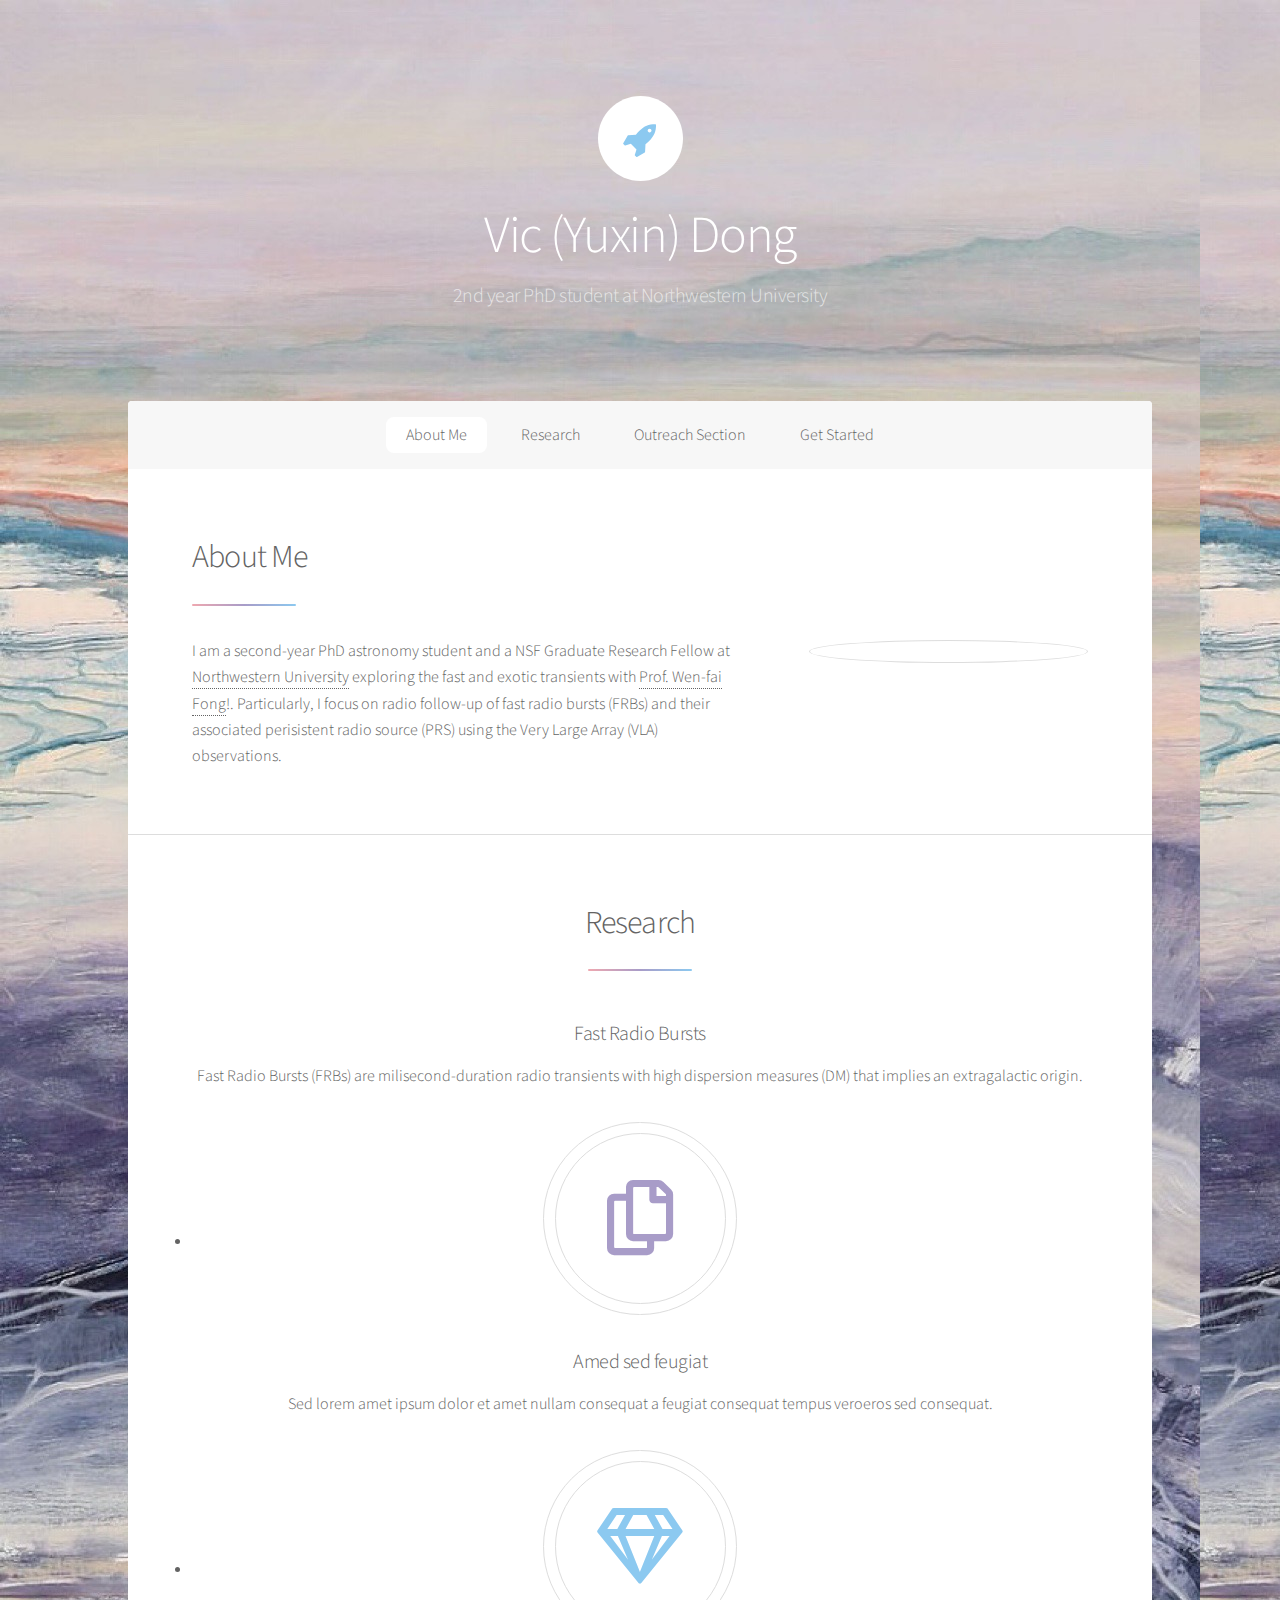
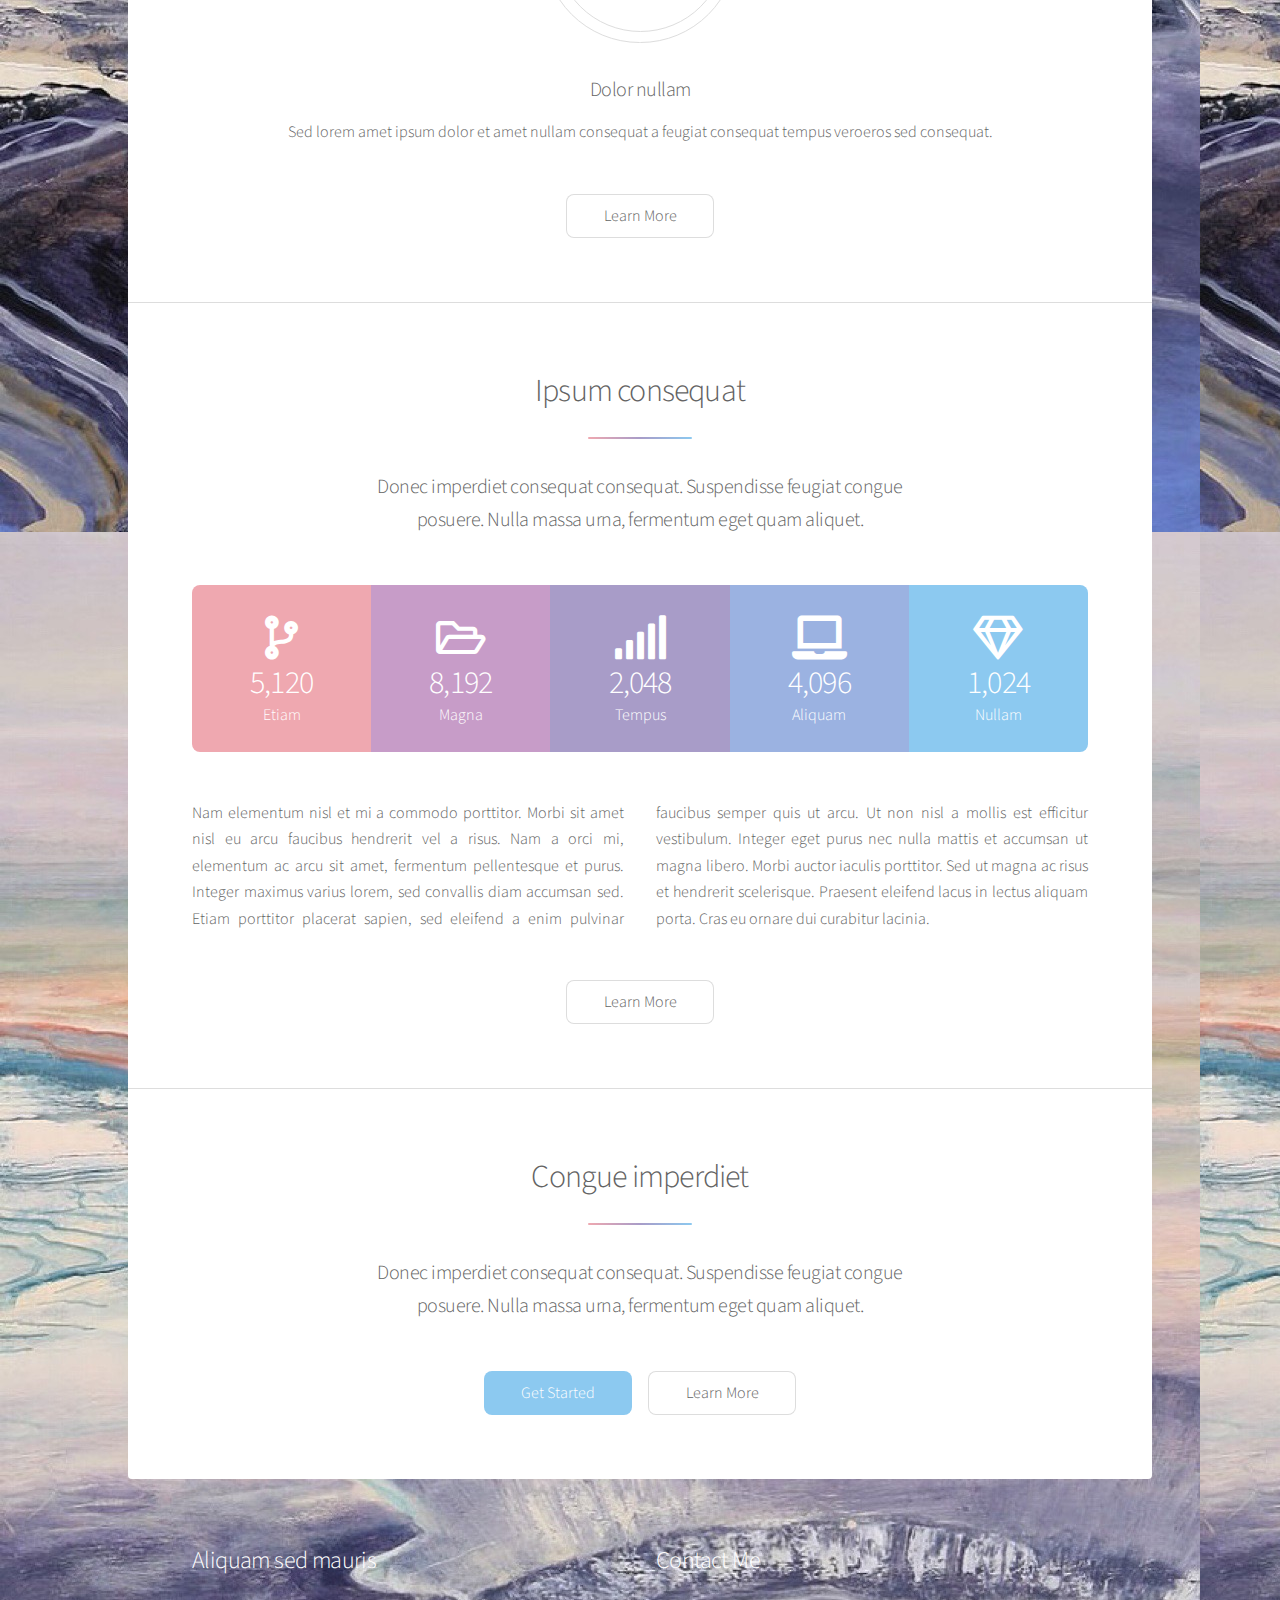
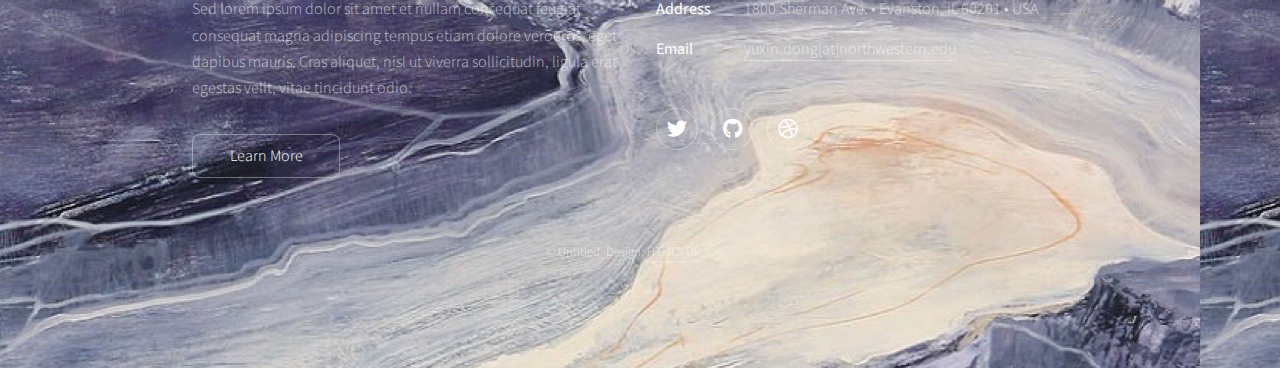
==== commit fdf0b533: "change background" ====
--- a/index.html
+++ b/index.html
@@ -46,9 +46,10 @@
 										</header>
 										<p>I am a second-year PhD astronomy student and a NSF Graduate Research Fellow at
                       <a href="https://ciera.northwestern.edu/">Northwestern University</a> exploring the fast and exotic transients
-                      with <a href='https://sites.northwestern.edu/wfong/'>Prof. Wen-fai Fong</a> using multi-wavelength observations!.
+                      with <a href='https://sites.northwestern.edu/wfong/'>Prof. Wen-fai Fong</a>!.
 
-                    Particularly, I focus on radio follow-up of fast radio bursts (FRBs) and their associated perisistent radio source (PRS).</p>
+                    Particularly, I focus on radio follow-up of fast radio bursts (FRBs) and
+                    their associated perisistent radio source (PRS) using the Very Large Array (VLA) observations.</p>
 										<!-- <ul class="actions"> -->
 											<!-- <li><a href="generic.html" class="button">Learn More</a></li> -->
 										<!-- </ul> -->
@@ -151,7 +152,7 @@
 							<h2>Contact Me</h2>
 							<dl class="alt">
 								<dt>Address</dt>
-								<dd>1800 Sherman Ave. 8038B &bull; Evanston, IL 60201 &bull; USA</dd>
+								<dd>1800 Sherman Ave. &bull; Evanston, IL 60201 &bull; USA</dd>
 								<dt>Email</dt>
 								<dd><a href="#">yuxin.dong[at]northwestern.edu</a></dd>
 							</dl>
--- a/assets/css/main.css
+++ b/assets/css/main.css
@@ -99,11 +99,11 @@
 	}
 
 	body {
-		background-color: #935d8c;
-		background-image: url("images/overlay.png"), -moz-linear-gradient(45deg, #e37682 15%, #5f4d93 85%);
-		background-image: url("images/overlay.png"), -webkit-linear-gradient(45deg, #e37682 15%, #5f4d93 85%);
-		background-image: url("images/overlay.png"), -ms-linear-gradient(45deg, #e37682 15%, #5f4d93 85%);
-		background-image: url("images/overlay.png"), linear-gradient(45deg, #e37682 15%, #5f4d93 85%);
+		/* background-color: #935d8c; */
+		/* background-image: url("images/overlay.png"), -moz-linear-gradient(45deg, #e37682 15%, #5f4d93 85%); */
+		/* background-image: url("images/overlay.png"), -webkit-linear-gradient(45deg, #e37682 15%, #5f4d93 85%); */
+		/* background-image: url("images/overlay.png"), -ms-linear-gradient(45deg, #e37682 15%, #5f4d93 85%); */
+		background-image: url("images/IMG_0808.JPG"), linear-gradient(45deg, #e37682 15%, #5f4d93 85%);
 	}
 
 		body.is-preload *, body.is-preload *:before, body.is-preload *:after {
@@ -3782,4 +3782,4 @@
 				max-width: 100%;
 			}
 
-		}+		}
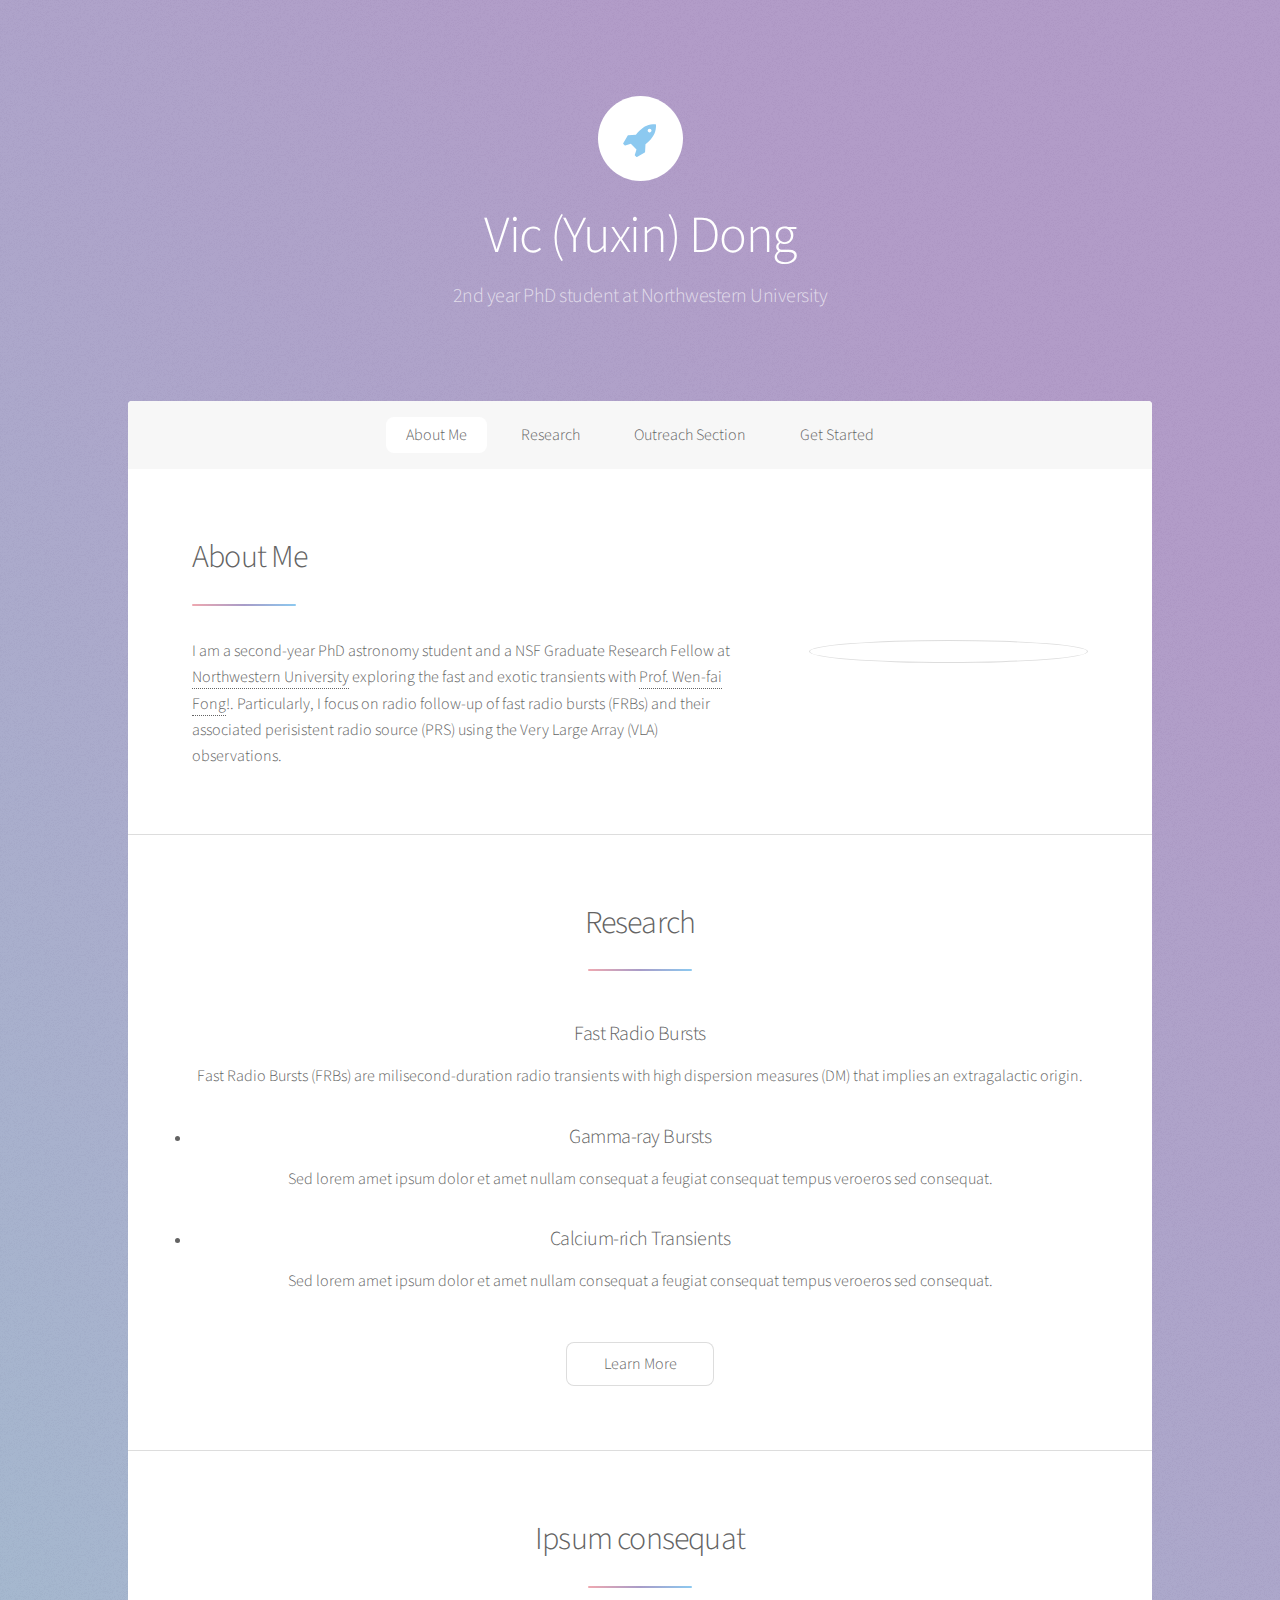
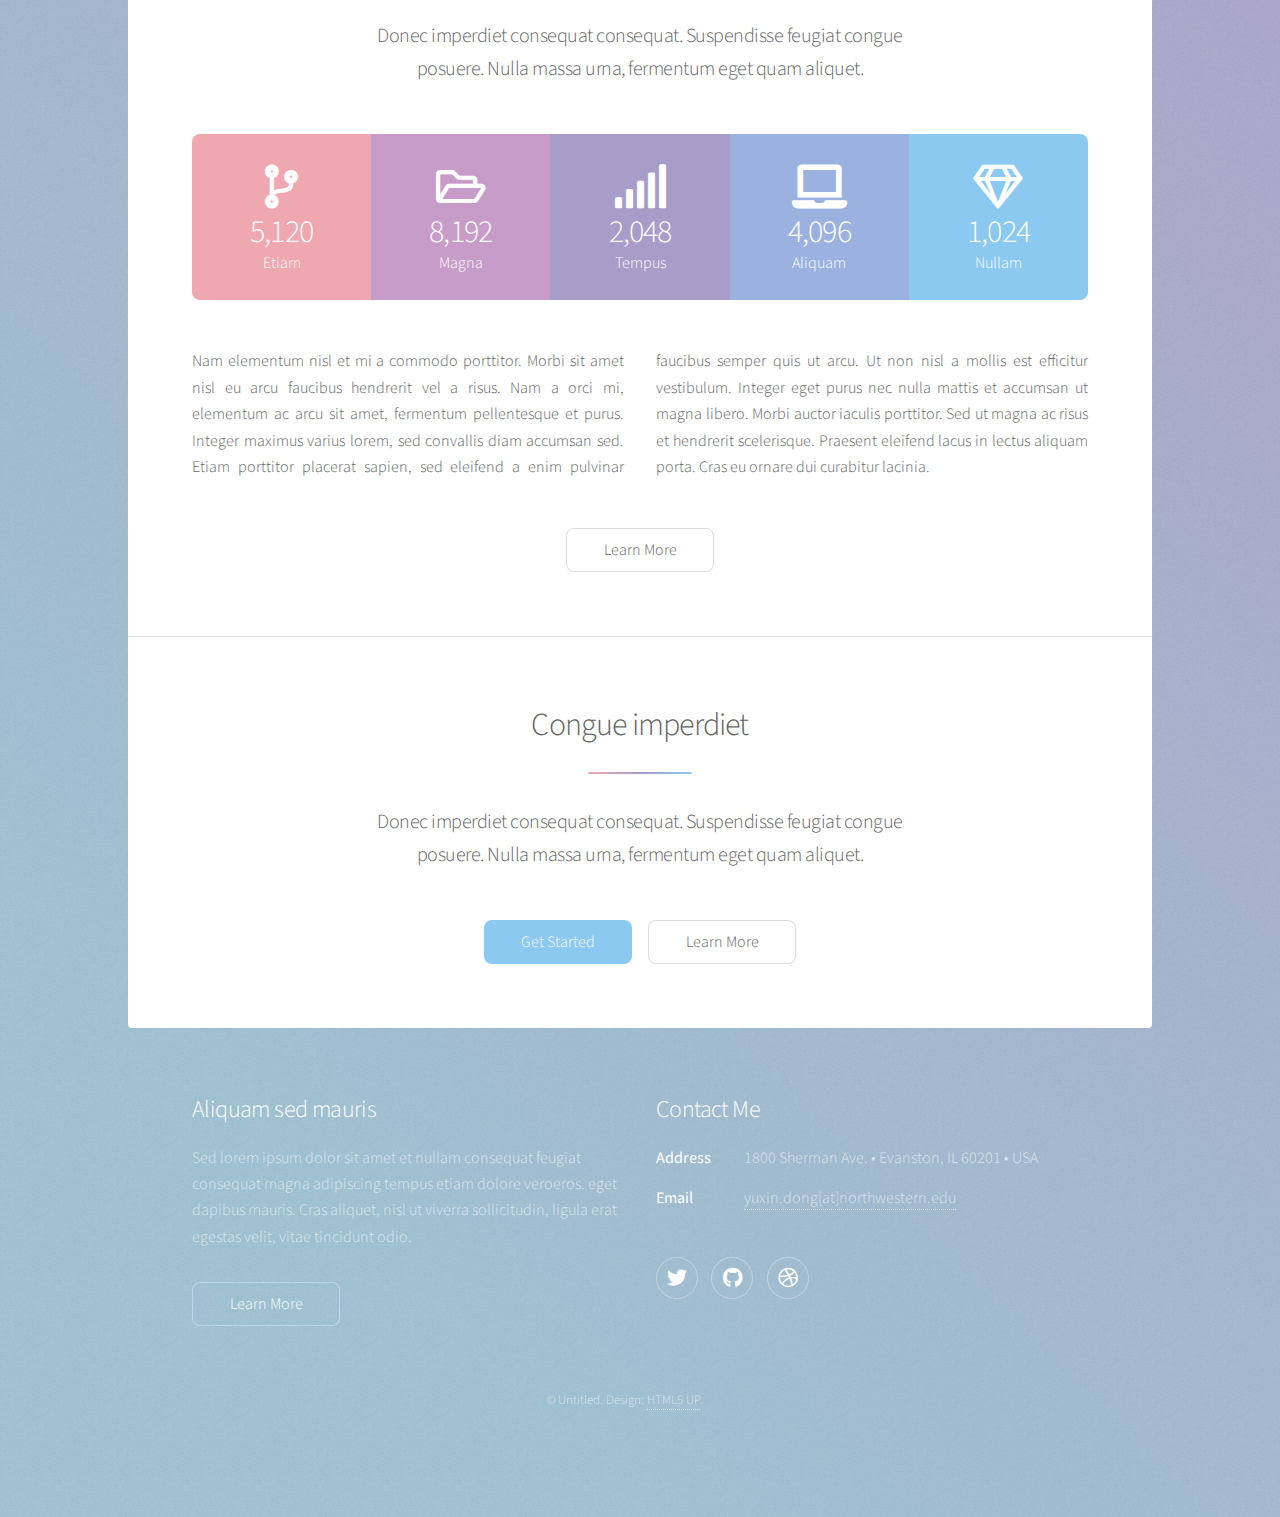
==== commit f213766f: "Update index.html" ====
--- a/index.html
+++ b/index.html
@@ -68,13 +68,12 @@
                       that implies an extragalactic origin. </p>
 									</li>
 									<li>
-										<span class="icon major style3 fa-copy"></span>
-										<h3>Amed sed feugiat</h3>
+										<h3>Gamma-ray Bursts</h3>
 										<p>Sed lorem amet ipsum dolor et amet nullam consequat a feugiat consequat tempus veroeros sed consequat.</p>
 									</li>
 									<li>
-										<span class="icon major style5 fa-gem"></span>
-										<h3>Dolor nullam</h3>
+										<!-- <span class="icon major style5 fa-gem"></span> -->
+										<h3>Calcium-rich Transients</h3>
 										<p>Sed lorem amet ipsum dolor et amet nullam consequat a feugiat consequat tempus veroeros sed consequat.</p>
 									</li>
 								</ul>
--- a/assets/css/main.css
+++ b/assets/css/main.css
@@ -99,11 +99,11 @@
 	}
 
 	body {
-		/* background-color: #935d8c; */
-		/* background-image: url("images/overlay.png"), -moz-linear-gradient(45deg, #e37682 15%, #5f4d93 85%); */
-		/* background-image: url("images/overlay.png"), -webkit-linear-gradient(45deg, #e37682 15%, #5f4d93 85%); */
-		/* background-image: url("images/overlay.png"), -ms-linear-gradient(45deg, #e37682 15%, #5f4d93 85%); */
-		background-image: url("images/IMG_0808.JPG"), linear-gradient(45deg, #e37682 15%, #5f4d93 85%);
+		background-color: #a1c3d1;
+		background-image: url("images/overlay.png"), -moz-linear-gradient(45deg, #a1c3d1 15%, #b39bc8 85%);
+		background-image: url("images/overlay.png"), -webkit-linear-gradient(45deg, #a1c3d1 15%, #b39bc8 85%);
+		background-image: url("images/overlay.png"), -ms-linear-gradient(45deg, #a1c3d1 15%, #b39bc8 85%);
+		background-image: url("images/overlay.png"), linear-gradient(45deg, #a1c3d1 15%, #b39bc8 85%);
 	}
 
 		body.is-preload *, body.is-preload *:before, body.is-preload *:after {
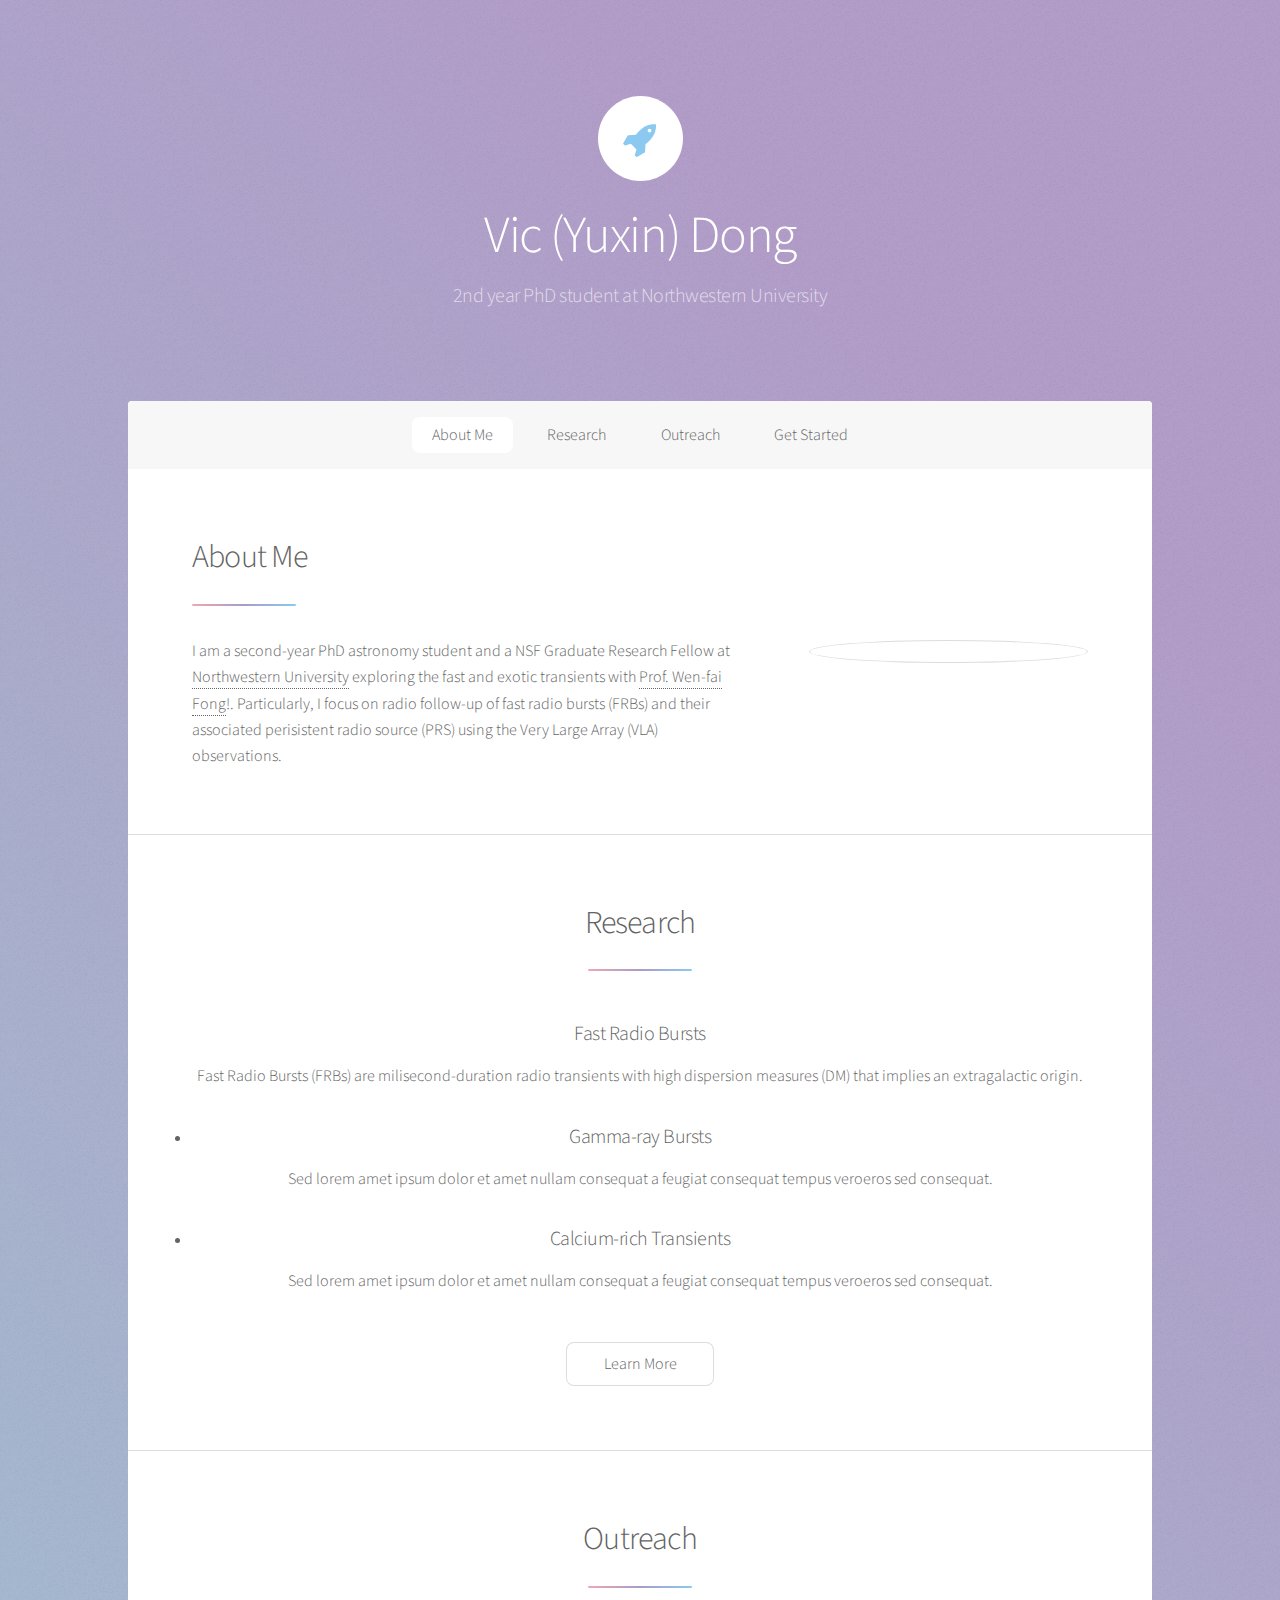
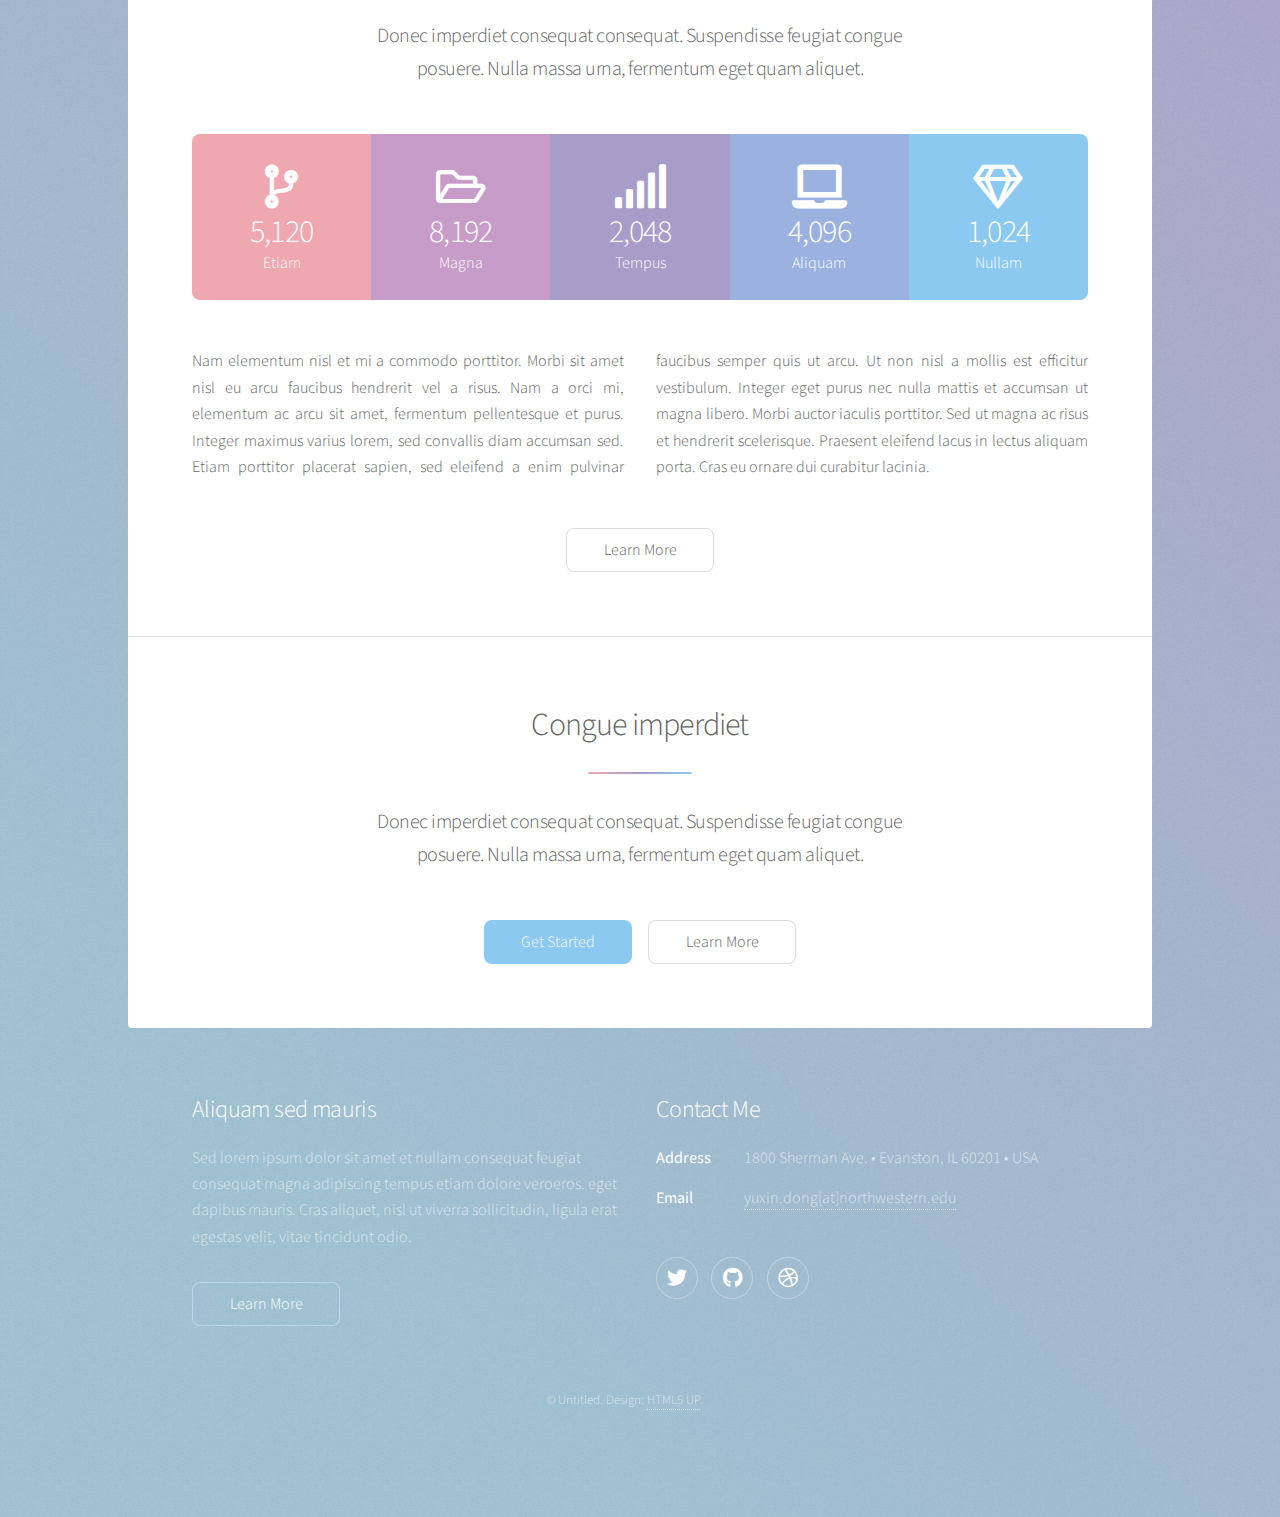
==== commit 72c45337: "Update index.html" ====
--- a/index.html
+++ b/index.html
@@ -29,7 +29,7 @@
 						<ul>
 							<li><a href="#intro" class="active">About Me</a></li>
 							<li><a href="#first">Research</a></li>
-							<li><a href="#second">Outreach Section</a></li>
+							<li><a href="#second">Outreach</a></li>
 							<li><a href="#cta">Get Started</a></li>
 						</ul>
 					</nav>
@@ -87,7 +87,7 @@
 						<!-- Second Section -->
 							<section id="second" class="main special">
 								<header class="major">
-									<h2>Ipsum consequat</h2>
+									<h2>Outreach</h2>
 									<p>Donec imperdiet consequat consequat. Suspendisse feugiat congue<br />
 									posuere. Nulla massa urna, fermentum eget quam aliquet.</p>
 								</header>
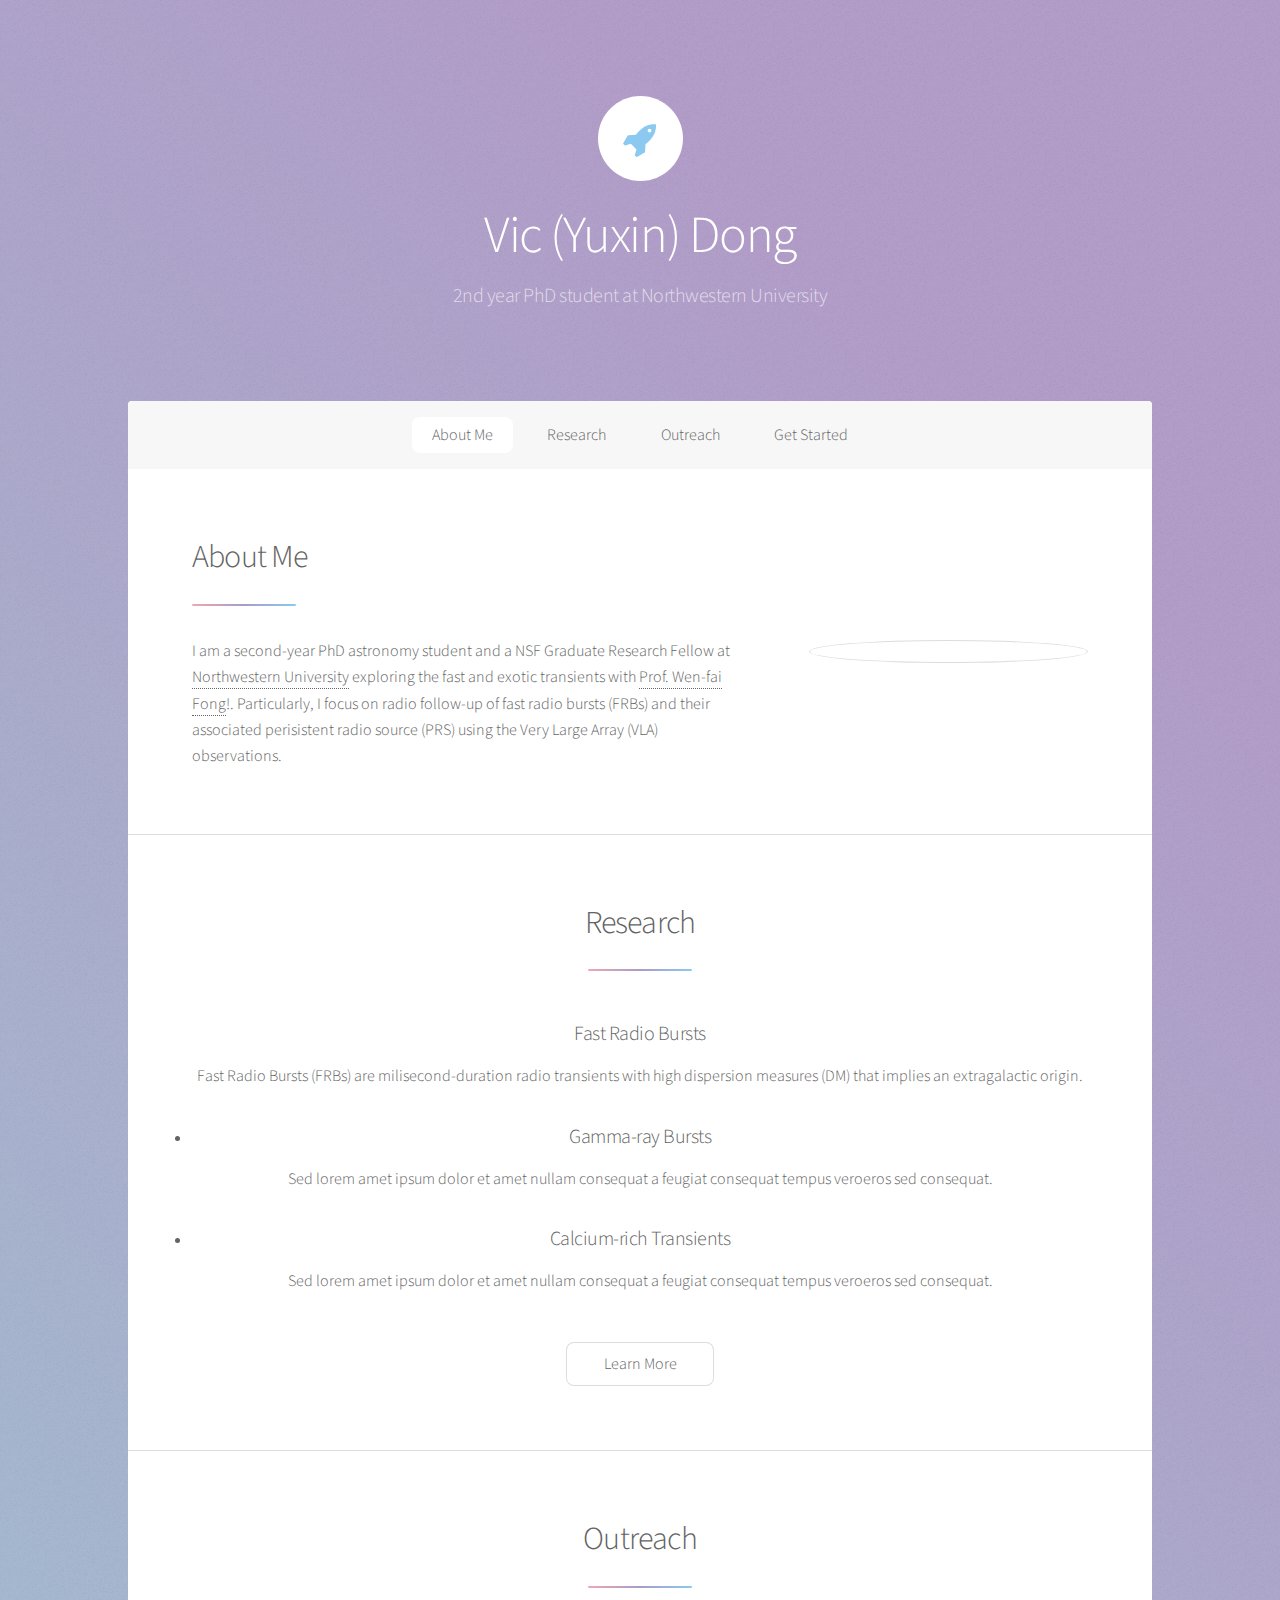
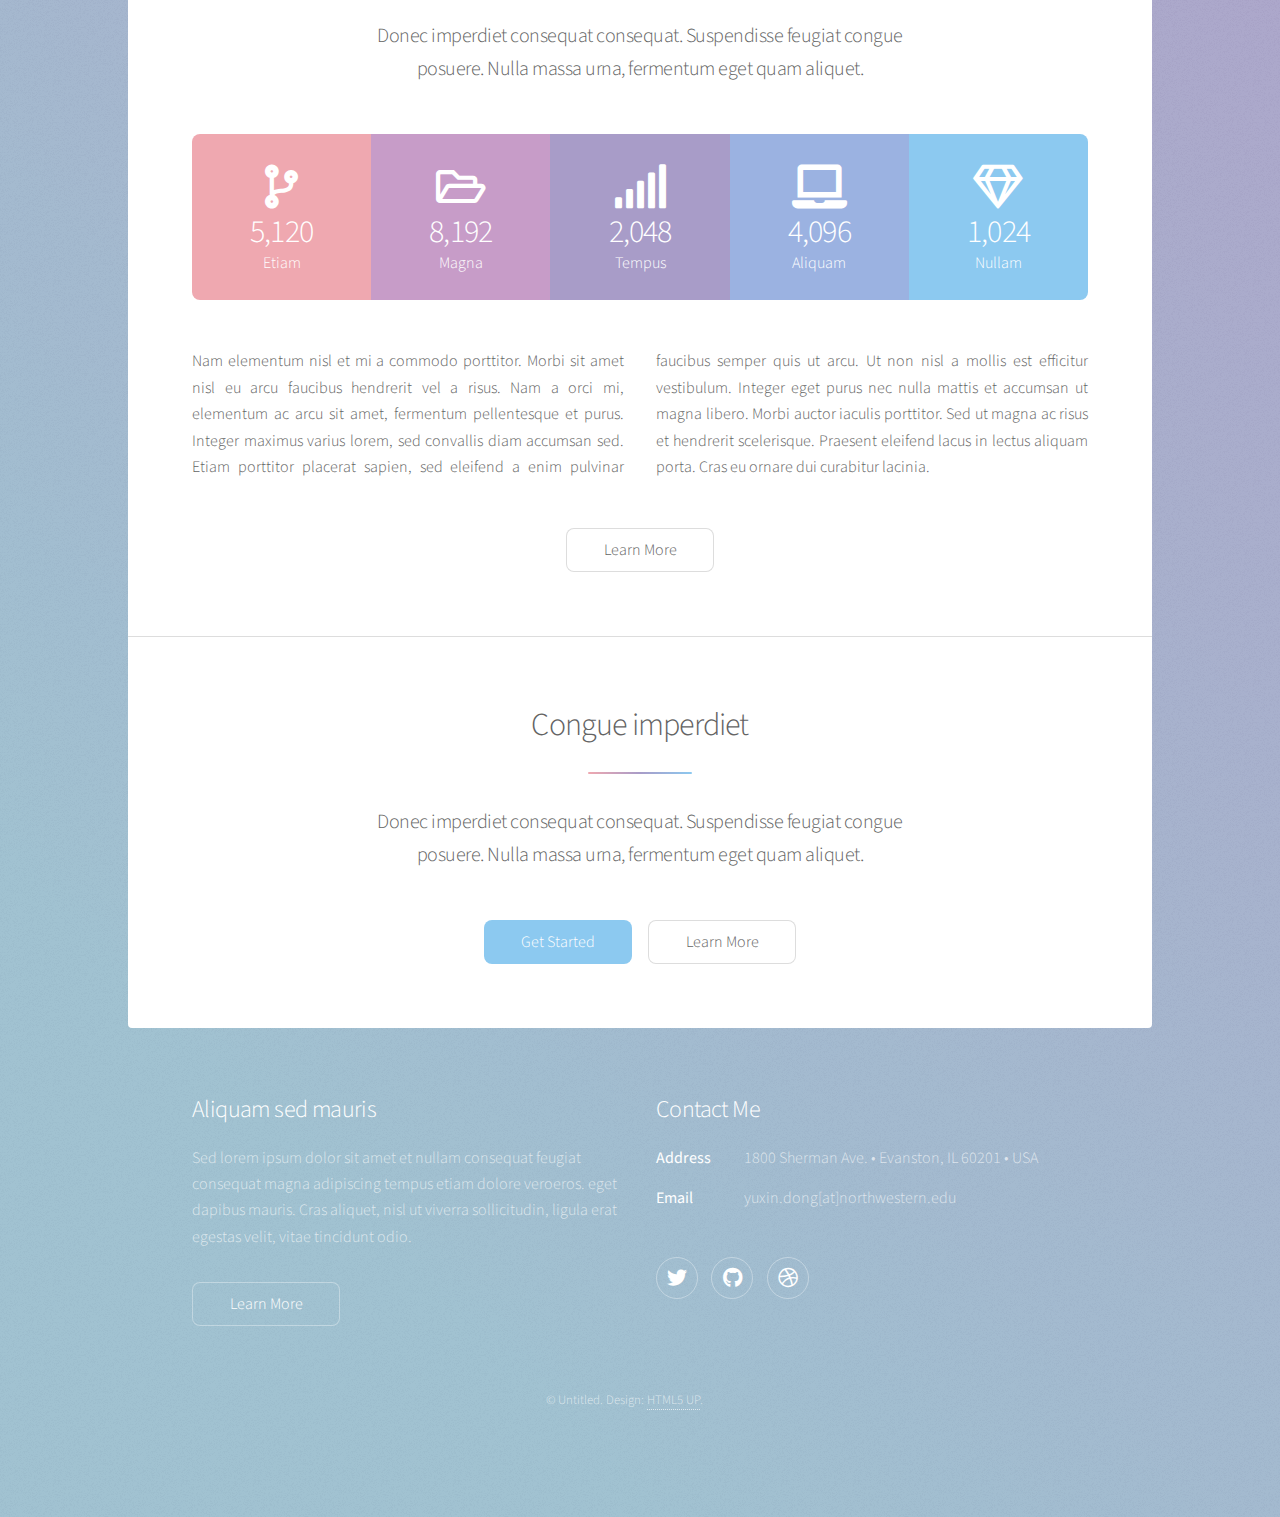
==== commit a4cc3239: "Update index.html" ====
--- a/index.html
+++ b/index.html
@@ -153,7 +153,7 @@
 								<dt>Address</dt>
 								<dd>1800 Sherman Ave. &bull; Evanston, IL 60201 &bull; USA</dd>
 								<dt>Email</dt>
-								<dd><a href="#">yuxin.dong[at]northwestern.edu</a></dd>
+								<dd>yuxin.dong[at]northwestern.edu</dd>
 							</dl>
 							<ul class="icons">
 								<li><a href="https://mobile.twitter.com/vic_ccc" class="icon brands fa-twitter alt"><span class="label">Twitter</span></a></li>
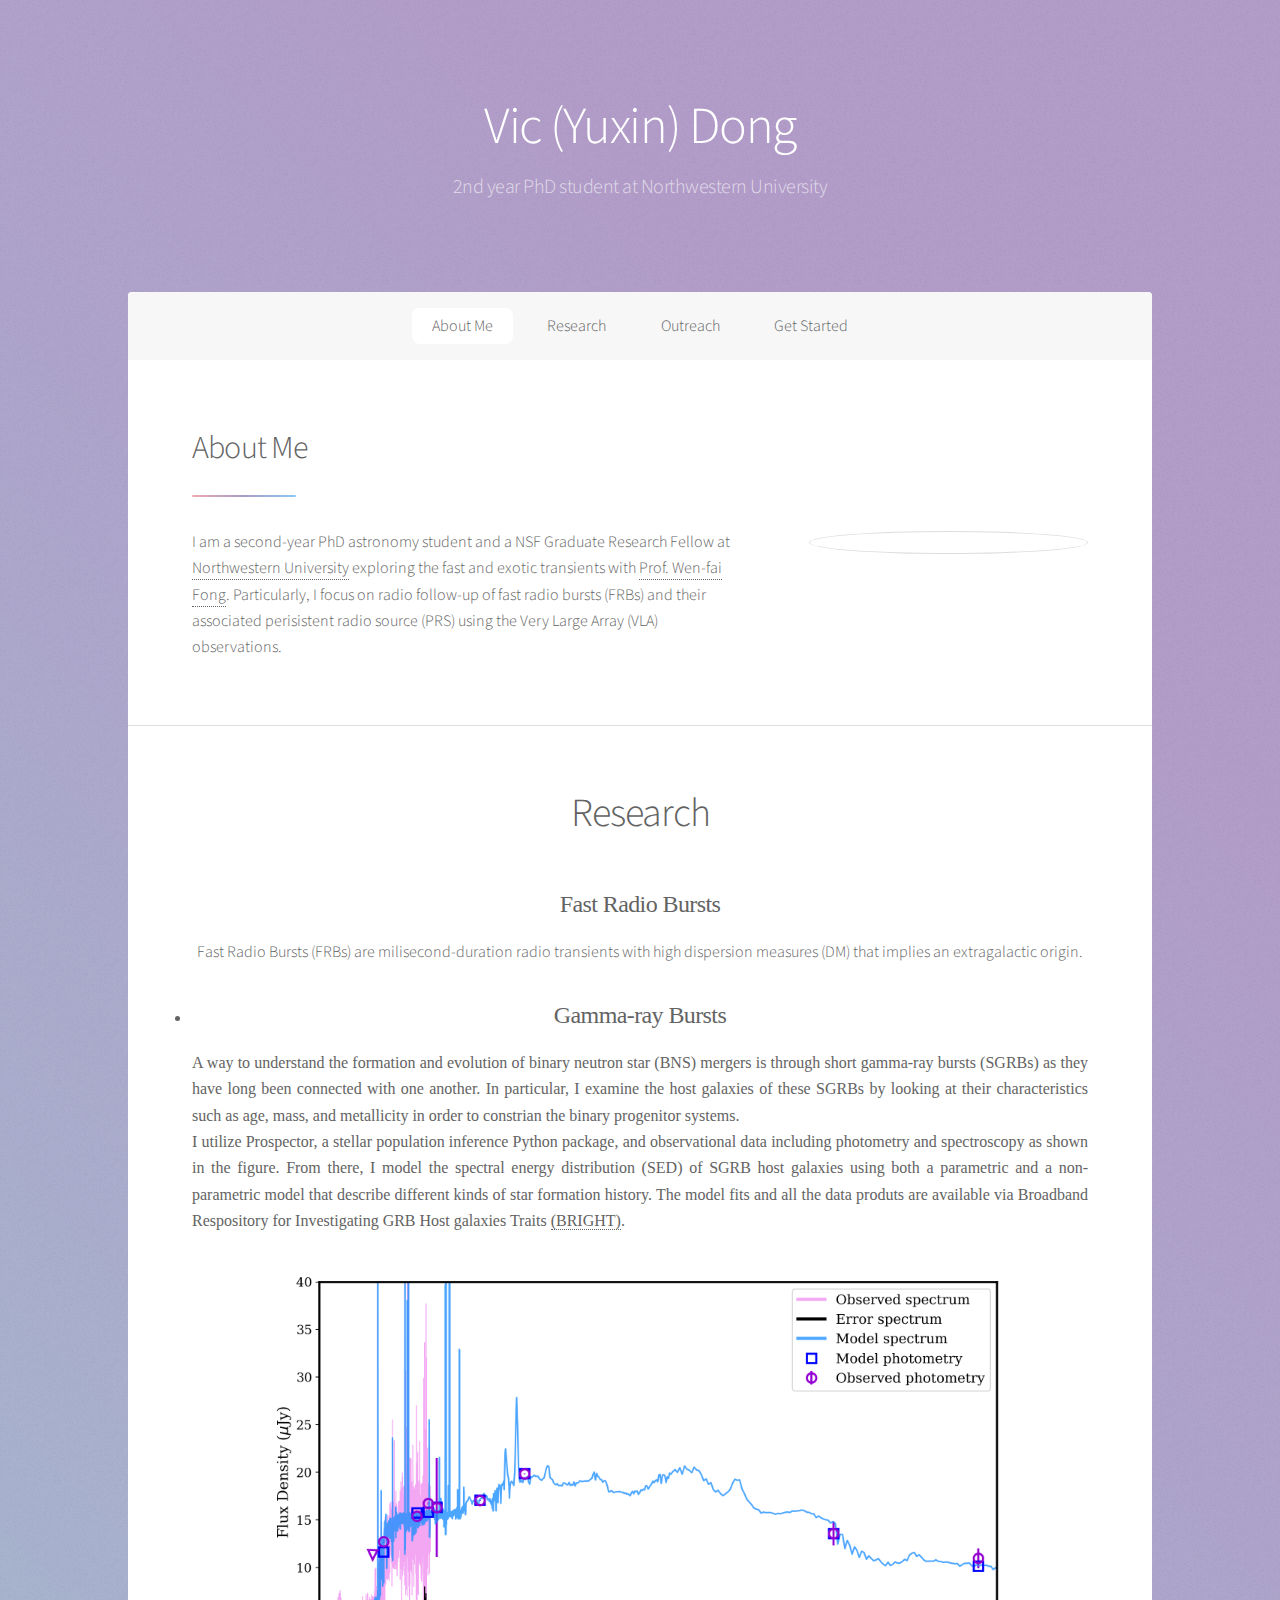
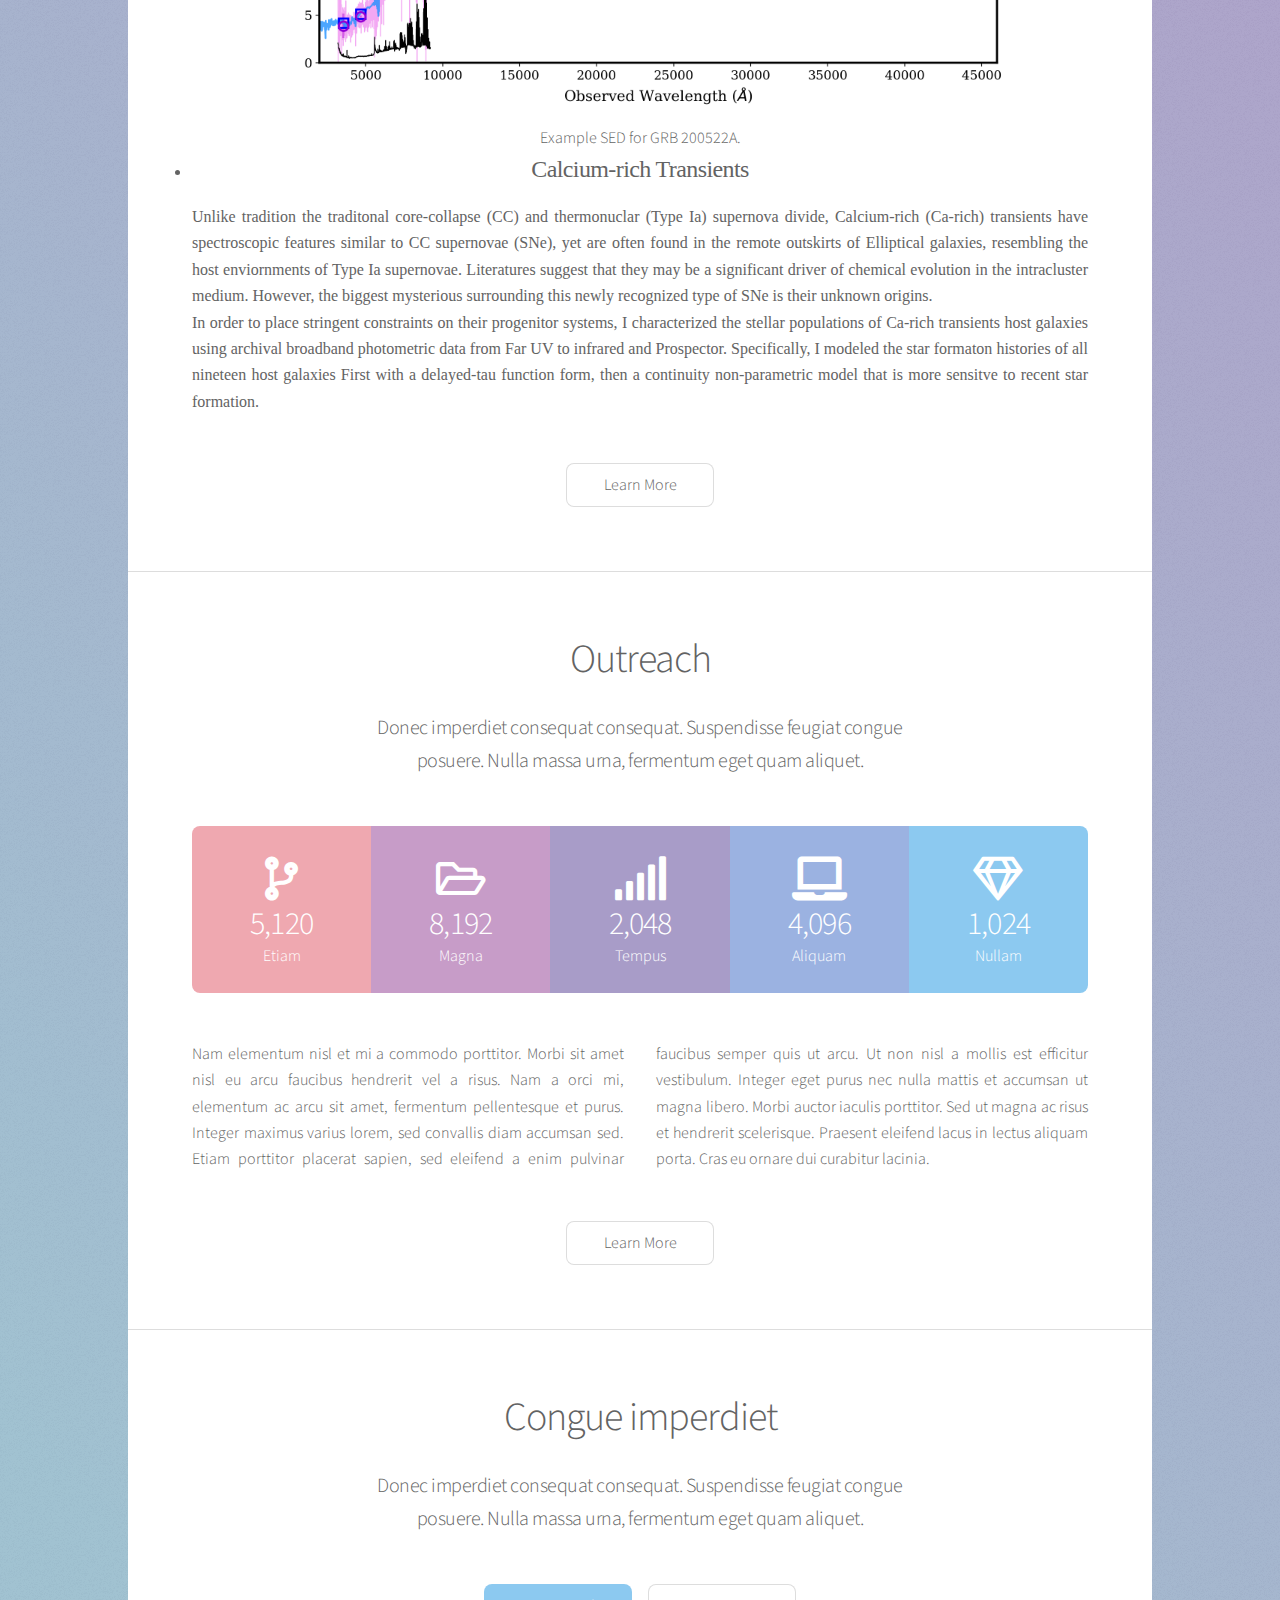
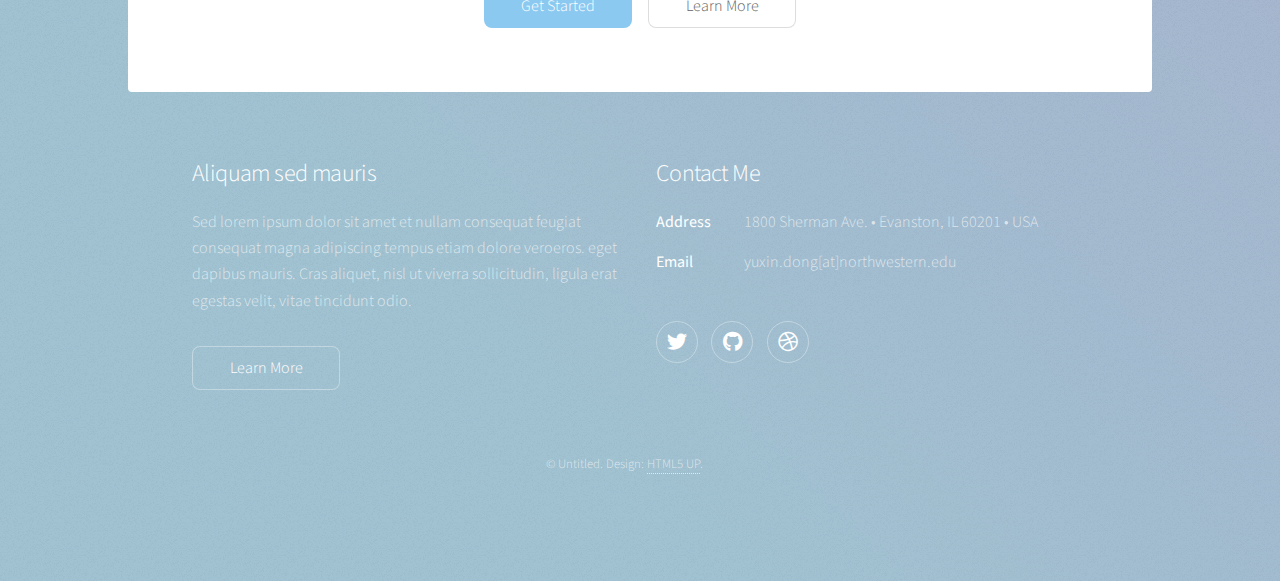
==== commit a8907d2e: "updating website" ====
--- a/index.html
+++ b/index.html
@@ -19,7 +19,7 @@
 
 				<!-- Header -->
 					<header id="header" class="alt">
-						<span class="logo"><img src="images/logo.svg" alt="" /></span>
+						<!-- <span class="logo"><img src="images/logo.svg" alt="" /></span> -->
 						<h1>Vic (Yuxin) Dong</h1>
 						<p>2nd year PhD student at Northwestern University<br />
 					</header>
@@ -46,7 +46,7 @@
 										</header>
 										<p>I am a second-year PhD astronomy student and a NSF Graduate Research Fellow at
                       <a href="https://ciera.northwestern.edu/">Northwestern University</a> exploring the fast and exotic transients
-                      with <a href='https://sites.northwestern.edu/wfong/'>Prof. Wen-fai Fong</a>!.
+                      with <a href='https://sites.northwestern.edu/wfong/'>Prof. Wen-fai Fong</a>.
 
                     Particularly, I focus on radio follow-up of fast radio bursts (FRBs) and
                     their associated perisistent radio source (PRS) using the Very Large Array (VLA) observations.</p>
@@ -61,20 +61,40 @@
 						<!-- First Section -->
 							<section id="first" class="main special">
 								<header class="major">
-									<h2>Research</h2>
+									<h1>Research</h1>
 								</header>
-										<h3>Fast Radio Bursts</h3>
+										<h2 style="font-family:serif;">Fast Radio Bursts</h2>
 										<p>Fast Radio Bursts (FRBs) are milisecond-duration radio transients with high dispersion measures (DM)
                       that implies an extragalactic origin. </p>
 									</li>
 									<li>
-										<h3>Gamma-ray Bursts</h3>
-										<p>Sed lorem amet ipsum dolor et amet nullam consequat a feugiat consequat tempus veroeros sed consequat.</p>
+										<h2 style="font-family:serif;">Gamma-ray Bursts</h2>
+										<p align='justify' style="font-family:serif;">A way to understand the formation and evolution of binary neutron star (BNS) mergers is through
+											short gamma-ray bursts (SGRBs) as they have long been connected with one another. In particular,
+										I examine the host galaxies of these SGRBs by looking at their characteristics such as age, mass, and
+									metallicity in order to constrian the binary progenitor systems. <br>
+									I utilize Prospector, a stellar population inference Python package, and observational data including photometry and spectroscopy as shown in the figure.
+									From there, I model the spectral energy distribution (SED) of SGRB host galaxies using both a parametric and a non-parametric model
+									that describe different kinds of star formation history. The model fits and all the data produts are available via Broadband Respository for Investigating GRB Host galaxies Traits
+							<a href='https://bright.ciera.northwestern.edu/'>(BRIGHT)</a>. </p>
+							<figure>
+								<img src="images/SED.png" align="center" width="750" height="450" alt="Example SED for GRB 200522A"><br>
+								<figcaption>Example SED for GRB 200522A.
+							</figcaption>
+							</figure>
+
 									</li>
 									<li>
 										<!-- <span class="icon major style5 fa-gem"></span> -->
-										<h3>Calcium-rich Transients</h3>
-										<p>Sed lorem amet ipsum dolor et amet nullam consequat a feugiat consequat tempus veroeros sed consequat.</p>
+										<h2 style="font-family:serif;">Calcium-rich Transients</h2>
+										<p align='justify' style="font-family:serif;">Unlike tradition the traditonal core-collapse (CC) and thermonuclar (Type Ia) supernova divide,
+											Calcium-rich (Ca-rich) transients have spectroscopic features similar to CC supernovae (SNe), yet are often found in the remote outskirts of
+											Elliptical galaxies, resembling the host enviornments of Type Ia supernovae. Literatures suggest that they may be a significant driver of
+										chemical evolution in the intracluster medium. However, the biggest mysterious surrounding this newly recognized type of SNe is their unknown origins. <br>
+
+									In order to place stringent constraints on their progenitor systems, I characterized the stellar populations of Ca-rich transients host galaxies
+								using archival broadband photometric data from Far UV to infrared and Prospector. Specifically, I modeled the star formaton histories of all nineteen host galaxies First
+							with a delayed-tau function form, then a continuity non-parametric model that is more sensitve to recent star formation. </p>
 									</li>
 								</ul>
 								<footer class="major">
@@ -87,7 +107,7 @@
 						<!-- Second Section -->
 							<section id="second" class="main special">
 								<header class="major">
-									<h2>Outreach</h2>
+									<h1>Outreach</h1>
 									<p>Donec imperdiet consequat consequat. Suspendisse feugiat congue<br />
 									posuere. Nulla massa urna, fermentum eget quam aliquet.</p>
 								</header>
@@ -124,7 +144,7 @@
 						<!-- Get Started -->
 							<section id="cta" class="main special">
 								<header class="major">
-									<h2>Congue imperdiet</h2>
+									<h1>Congue imperdiet</h1>
 									<p>Donec imperdiet consequat consequat. Suspendisse feugiat congue<br />
 									posuere. Nulla massa urna, fermentum eget quam aliquet.</p>
 								</header>
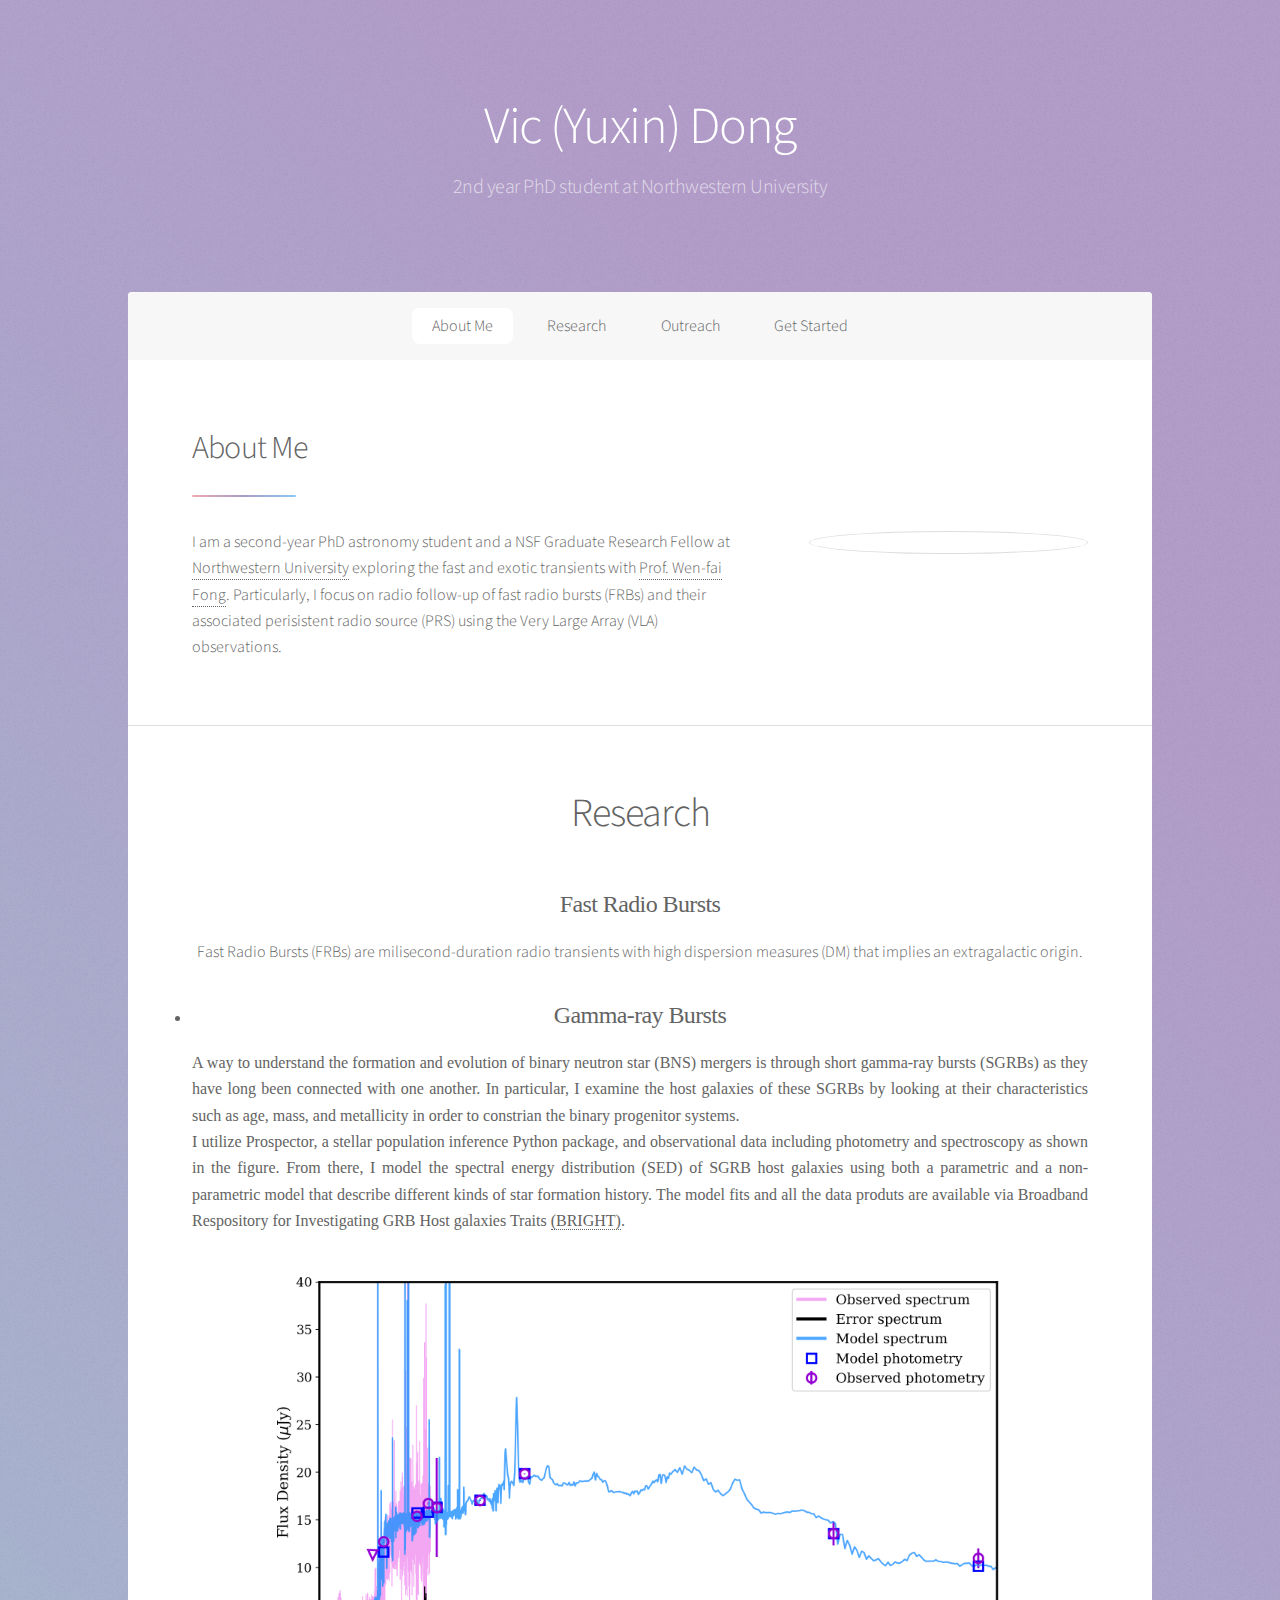
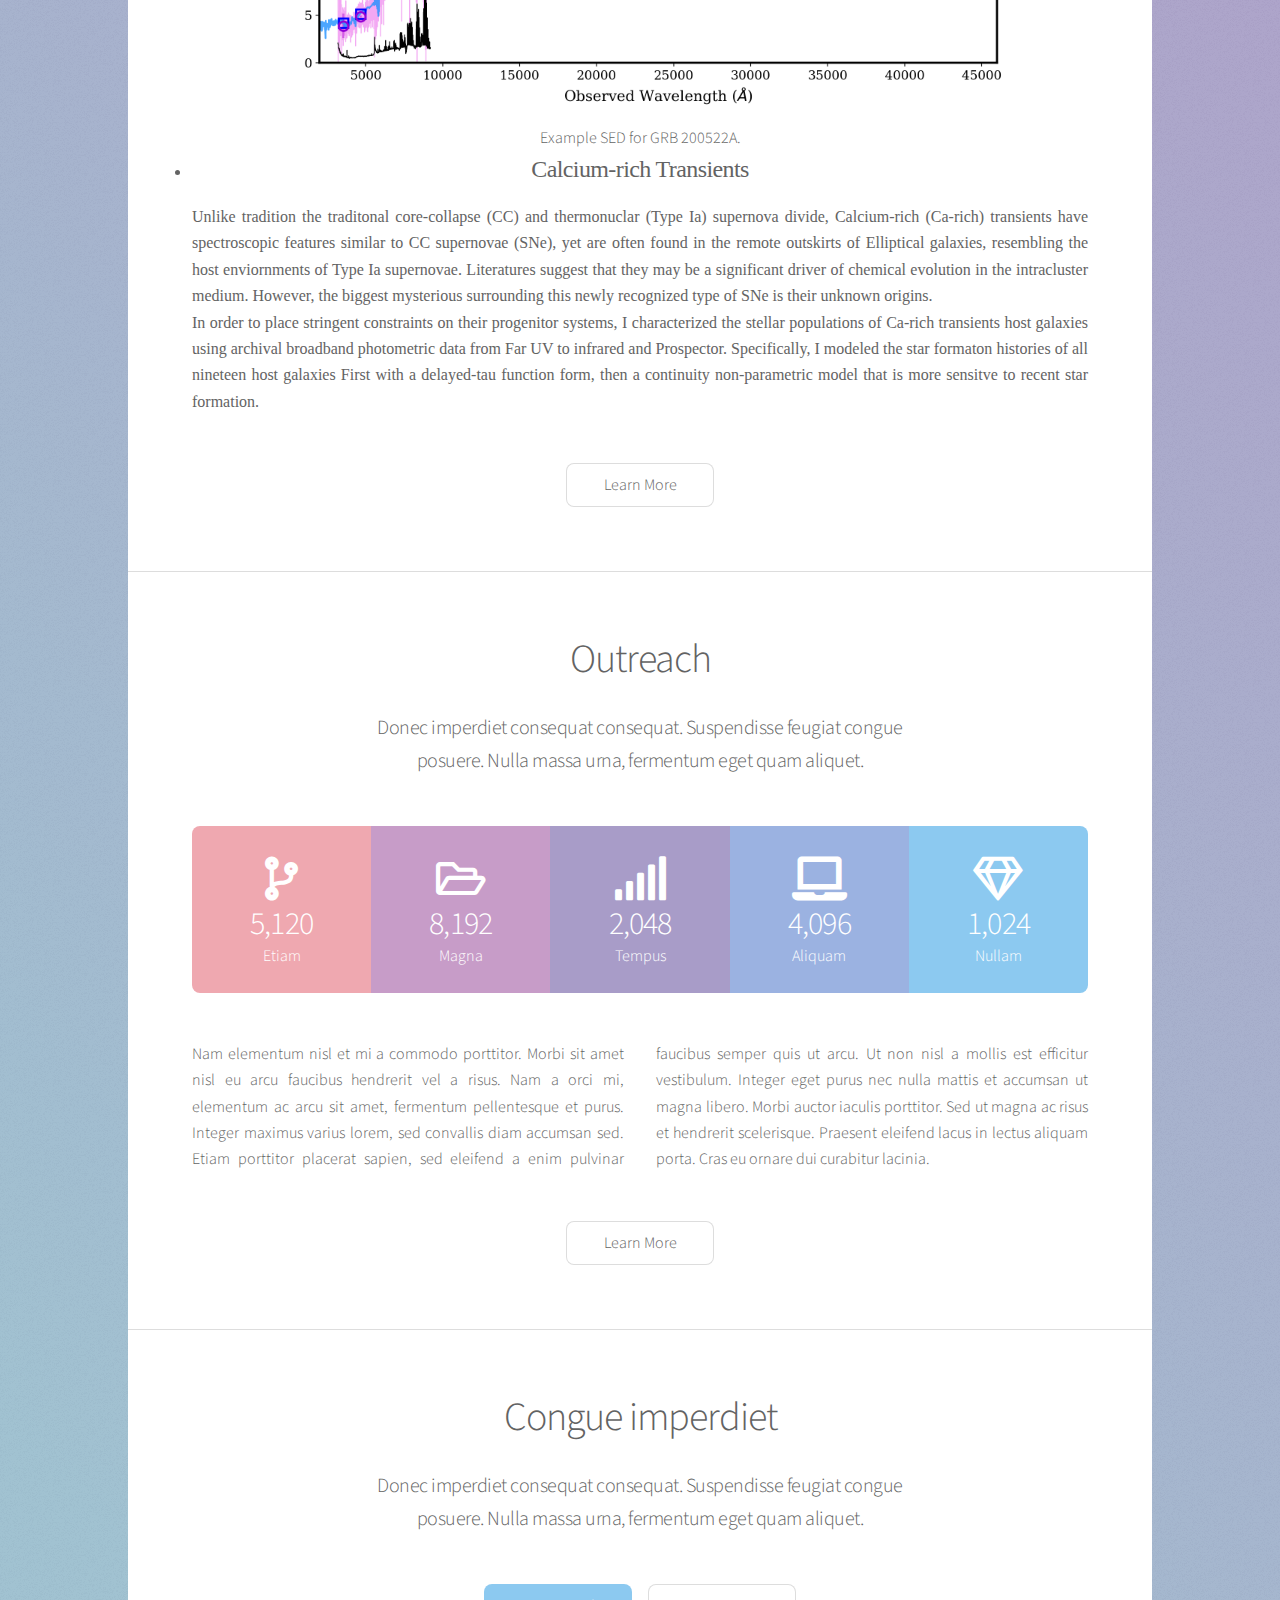
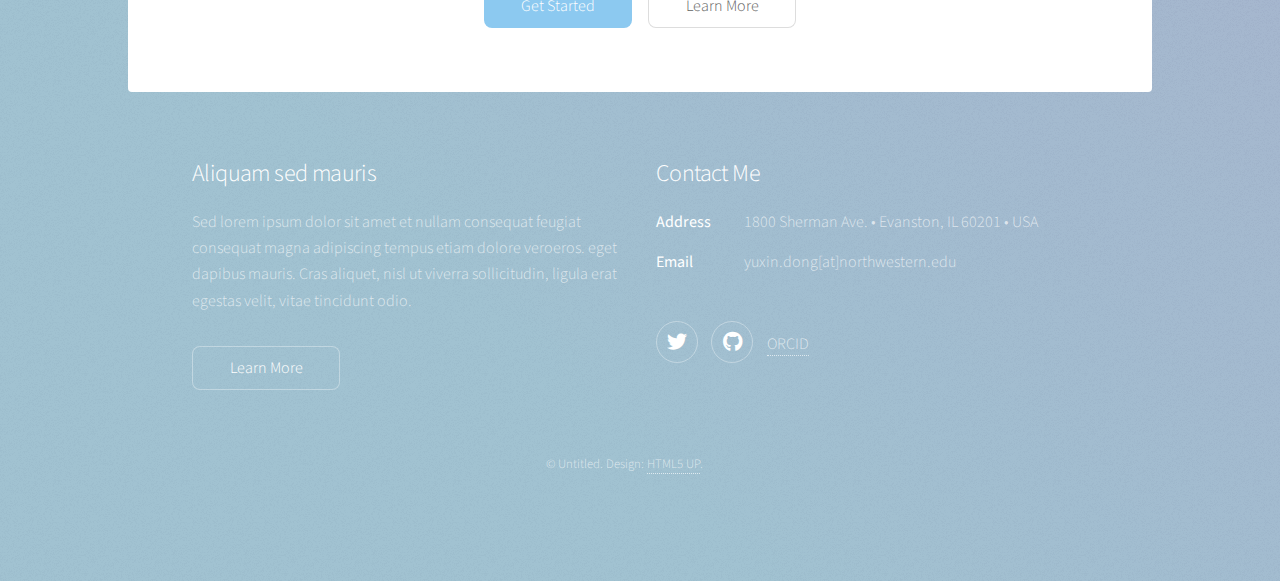
==== commit 81ee8c82: "Update index.html" ====
--- a/index.html
+++ b/index.html
@@ -179,7 +179,8 @@
 								<li><a href="https://mobile.twitter.com/vic_ccc" class="icon brands fa-twitter alt"><span class="label">Twitter</span></a></li>
 								<!-- <li><a href="#" class="icon brands fa-instagram alt"><span class="label">Instagram</span></a></li> -->
 								<li><a href="https://github.com/astro-vic" class="icon brands fa-github alt"><span class="label">GitHub</span></a></li>
-								<li><a href="#" class="icon brands fa-dribbble alt"><span class="label">Dribbble</span></a></li>
+								<!-- <li><a href="#" class="icon brands fa-dribbble alt"><span class="label">Dribbble</span></a></li> -->
+								<a href='https://bright.ciera.northwestern.edu/'> ORCID </a>
 							</ul>
 						</section>
 						<p class="copyright">&copy; Untitled. Design: <a href="https://html5up.net">HTML5 UP</a>.</p>
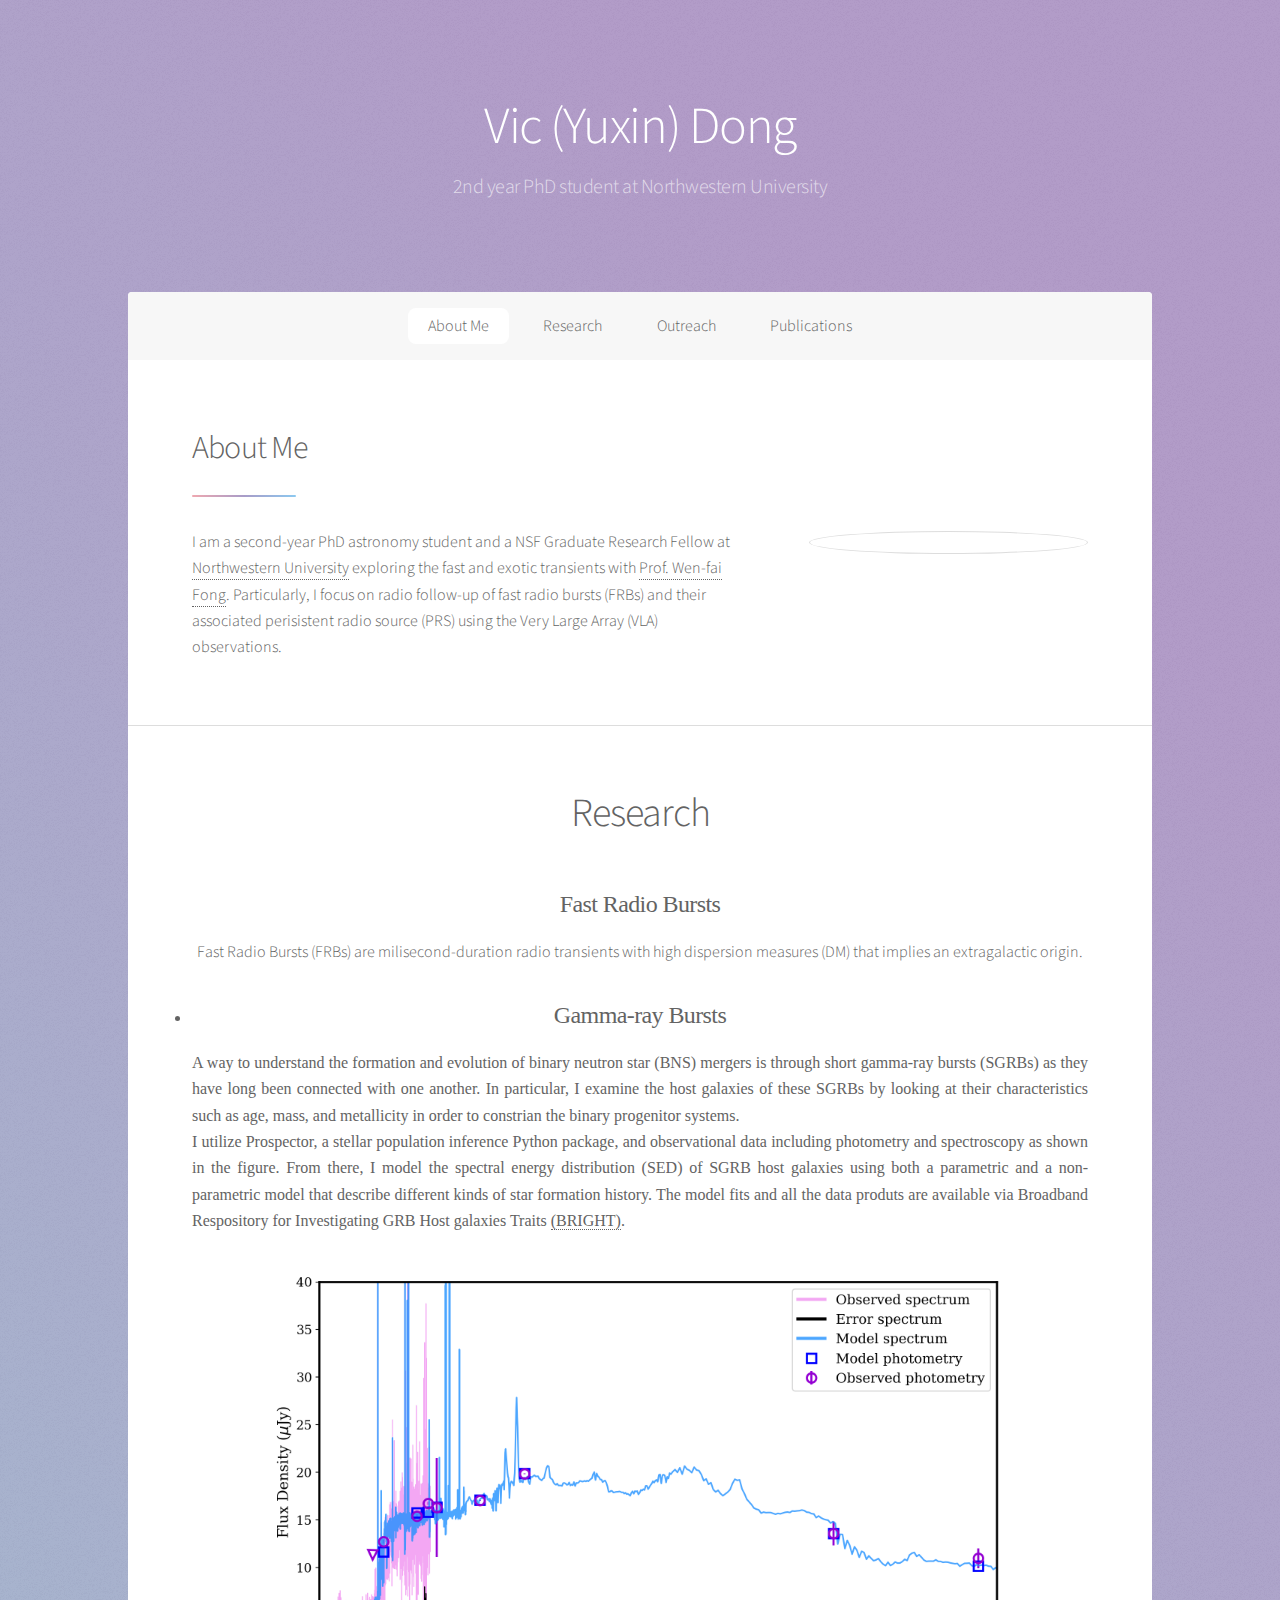
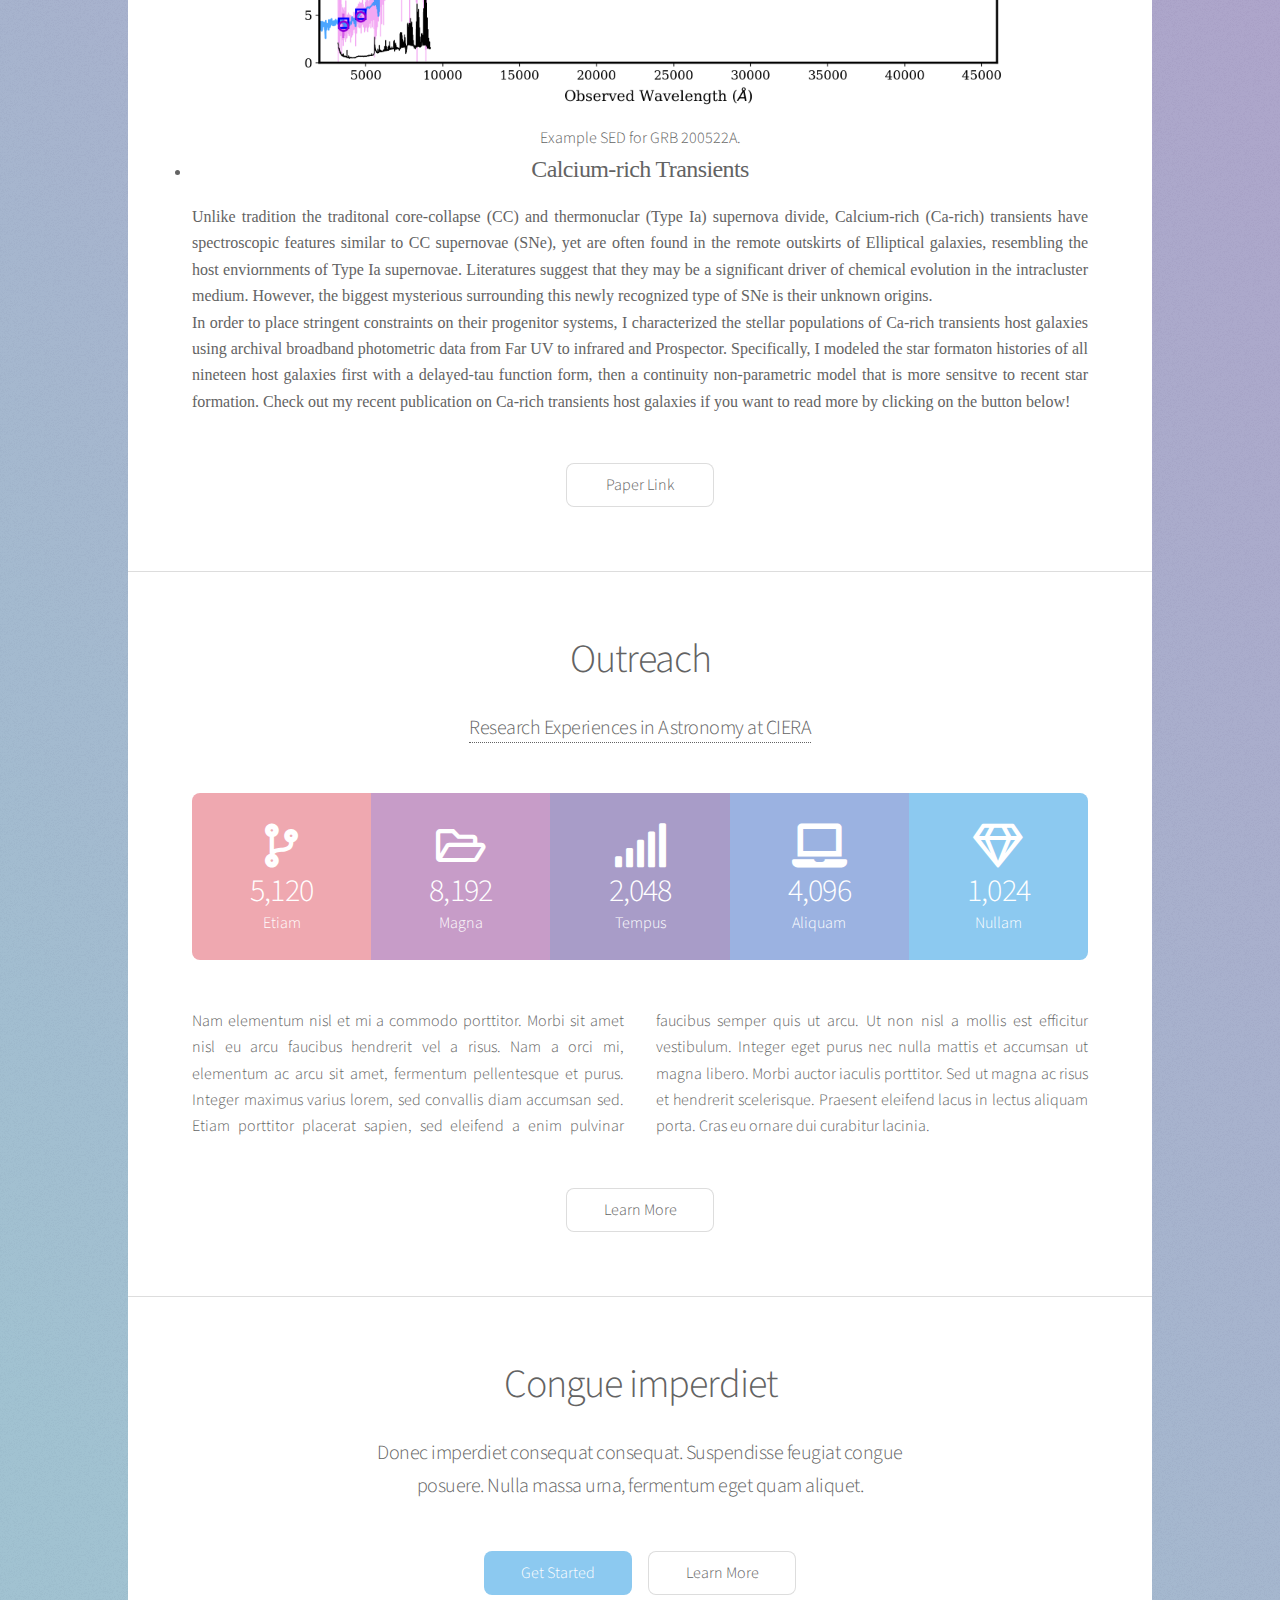
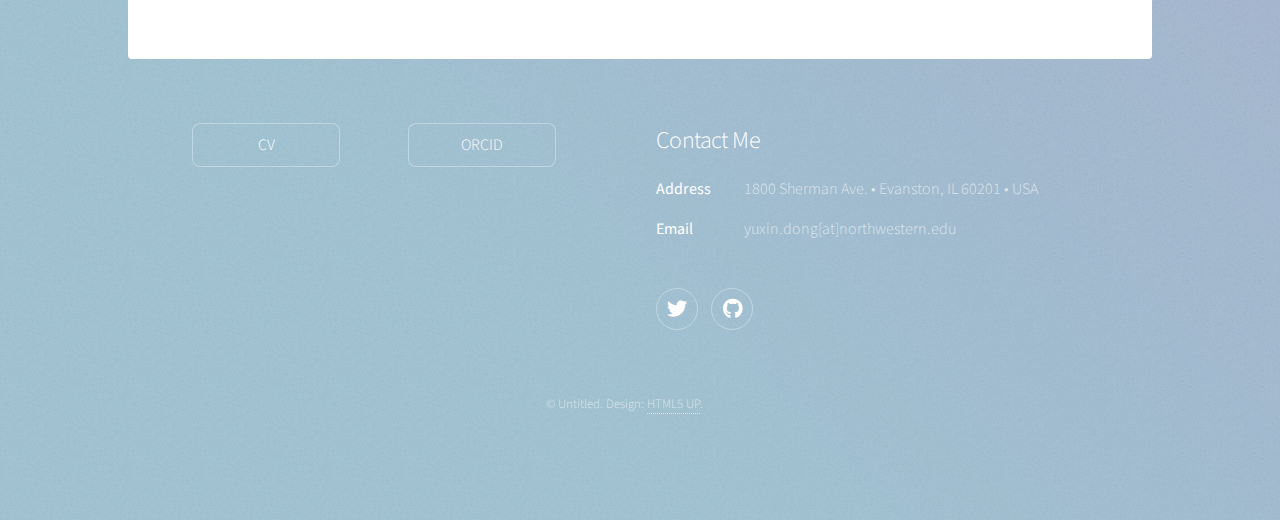
==== commit 53787064: "Update index.html" ====
--- a/index.html
+++ b/index.html
@@ -30,7 +30,7 @@
 							<li><a href="#intro" class="active">About Me</a></li>
 							<li><a href="#first">Research</a></li>
 							<li><a href="#second">Outreach</a></li>
-							<li><a href="#cta">Get Started</a></li>
+							<li><a href="#cta">Publications</a></li>
 						</ul>
 					</nav>
 
@@ -93,13 +93,14 @@
 										chemical evolution in the intracluster medium. However, the biggest mysterious surrounding this newly recognized type of SNe is their unknown origins. <br>
 
 									In order to place stringent constraints on their progenitor systems, I characterized the stellar populations of Ca-rich transients host galaxies
-								using archival broadband photometric data from Far UV to infrared and Prospector. Specifically, I modeled the star formaton histories of all nineteen host galaxies First
-							with a delayed-tau function form, then a continuity non-parametric model that is more sensitve to recent star formation. </p>
+								using archival broadband photometric data from Far UV to infrared and Prospector. Specifically, I modeled the star formaton histories of all nineteen host galaxies first
+							with a delayed-tau function form, then a continuity non-parametric model that is more sensitve to recent star formation. Check out my recent publication on Ca-rich transients
+						host galaxies if you want to read more by clicking on the button below! </p>
 									</li>
 								</ul>
 								<footer class="major">
 									<ul class="actions special">
-										<li><a href="generic.html" class="button">Learn More</a></li>
+										<li><a href="https://ui.adsabs.harvard.edu/abs/2022ApJ...927..199D/abstract" class="button">Paper Link</a></li>
 									</ul>
 								</footer>
 							</section>
@@ -108,8 +109,7 @@
 							<section id="second" class="main special">
 								<header class="major">
 									<h1>Outreach</h1>
-									<p>Donec imperdiet consequat consequat. Suspendisse feugiat congue<br />
-									posuere. Nulla massa urna, fermentum eget quam aliquet.</p>
+									<p><a href="https://ciera.northwestern.edu/programs/reach/">Research Experiences in Astronomy at CIERA</a></p>
 								</header>
 								<ul class="statistics">
 									<li class="style1">
@@ -160,11 +160,11 @@
 
 				<!-- Footer -->
 					<footer id="footer">
-						<section>
-							<h2>Aliquam sed mauris</h2>
-							<p>Sed lorem ipsum dolor sit amet et nullam consequat feugiat consequat magna adipiscing tempus etiam dolore veroeros. eget dapibus mauris. Cras aliquet, nisl ut viverra sollicitudin, ligula erat egestas velit, vitae tincidunt odio.</p>
-							<ul class="actions">
-								<li><a href="generic.html" class="button">Learn More</a></li>
+						<section>
+							<ul class="actions special">
+								<li><a href="generic.html" class="button">CV</a></li>
+							<ul class="actions special">
+									<li><a href="https://orcid.org/0000-0002-9363-8606" class="button">ORCID</a></li>
 							</ul>
 						</section>
 						<section>
@@ -179,8 +179,7 @@
 								<li><a href="https://mobile.twitter.com/vic_ccc" class="icon brands fa-twitter alt"><span class="label">Twitter</span></a></li>
 								<!-- <li><a href="#" class="icon brands fa-instagram alt"><span class="label">Instagram</span></a></li> -->
 								<li><a href="https://github.com/astro-vic" class="icon brands fa-github alt"><span class="label">GitHub</span></a></li>
-								<!-- <li><a href="#" class="icon brands fa-dribbble alt"><span class="label">Dribbble</span></a></li> -->
-								<a href='https://bright.ciera.northwestern.edu/'> ORCID </a>
+								<!-- <li><a href="#" class="icon brands fa-dribbble alt"><span class="label">Dribbble</span></a></li> -->
 							</ul>
 						</section>
 						<p class="copyright">&copy; Untitled. Design: <a href="https://html5up.net">HTML5 UP</a>.</p>
